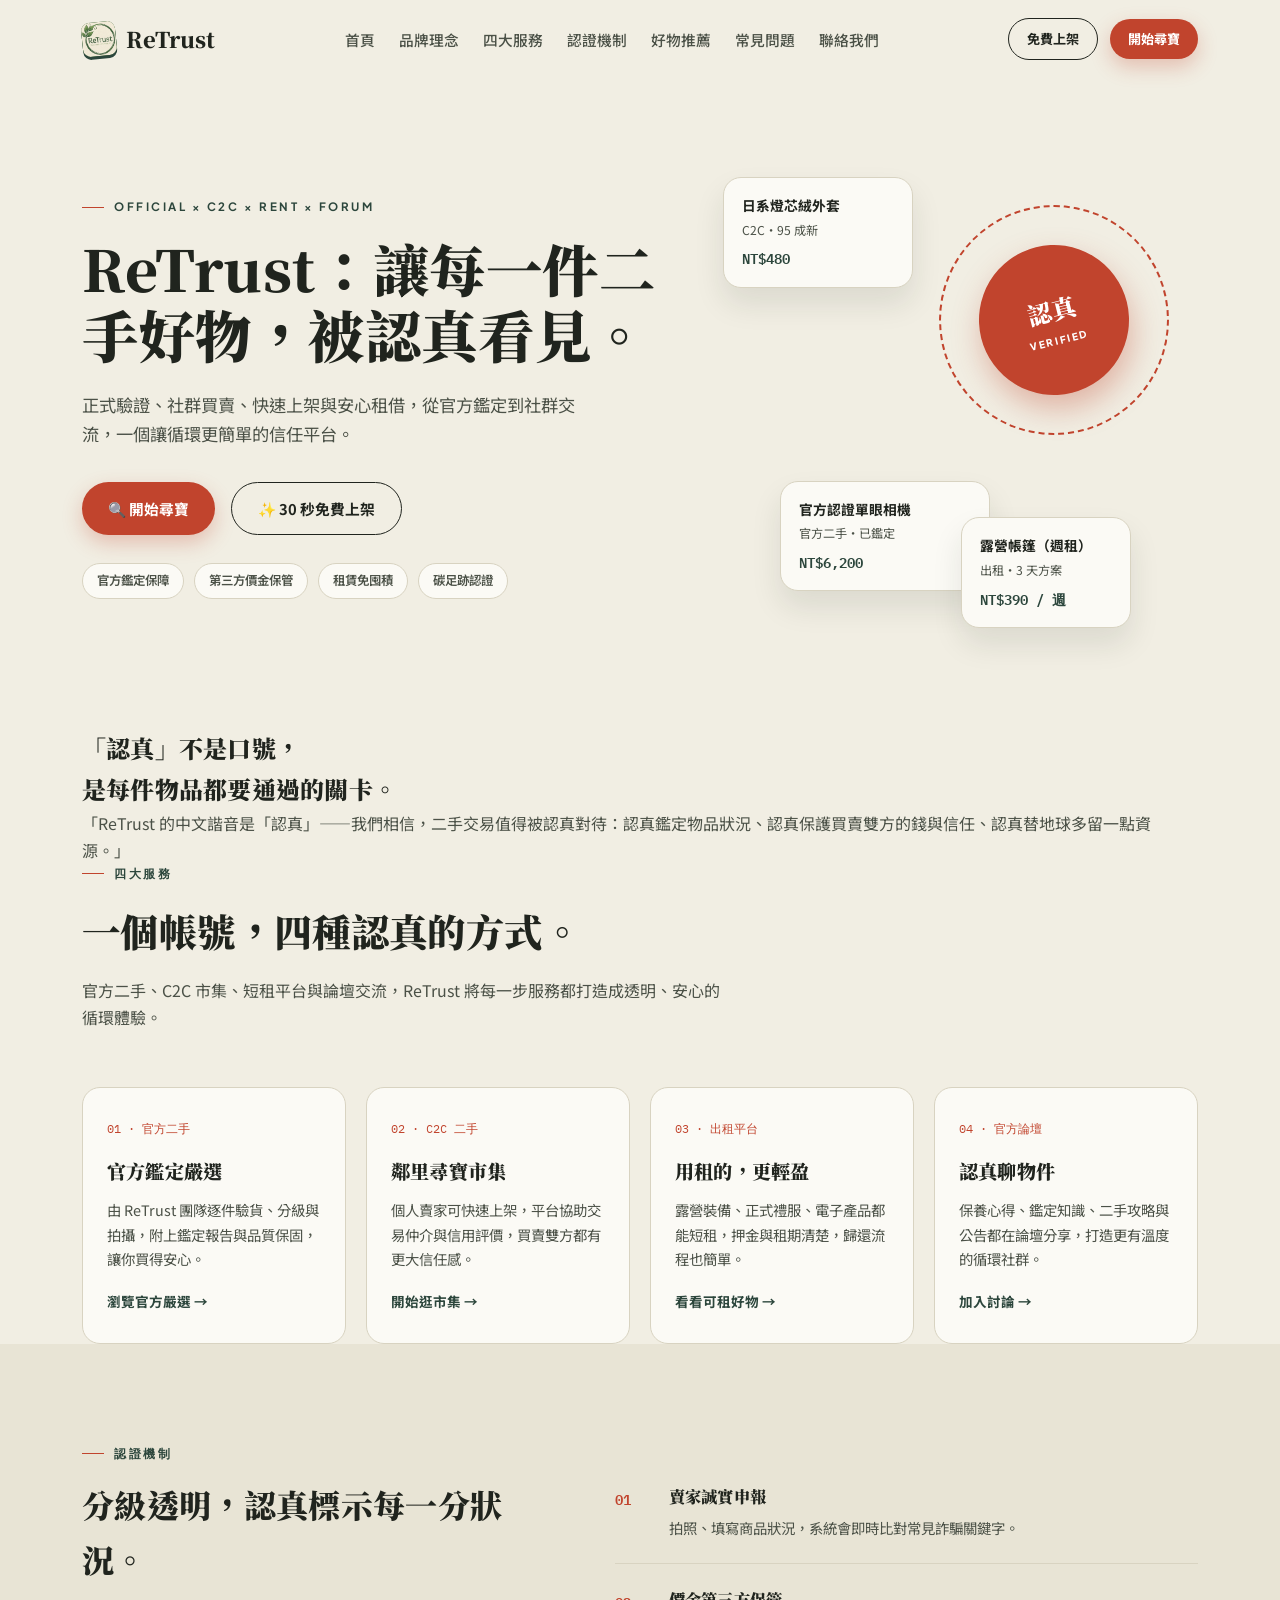
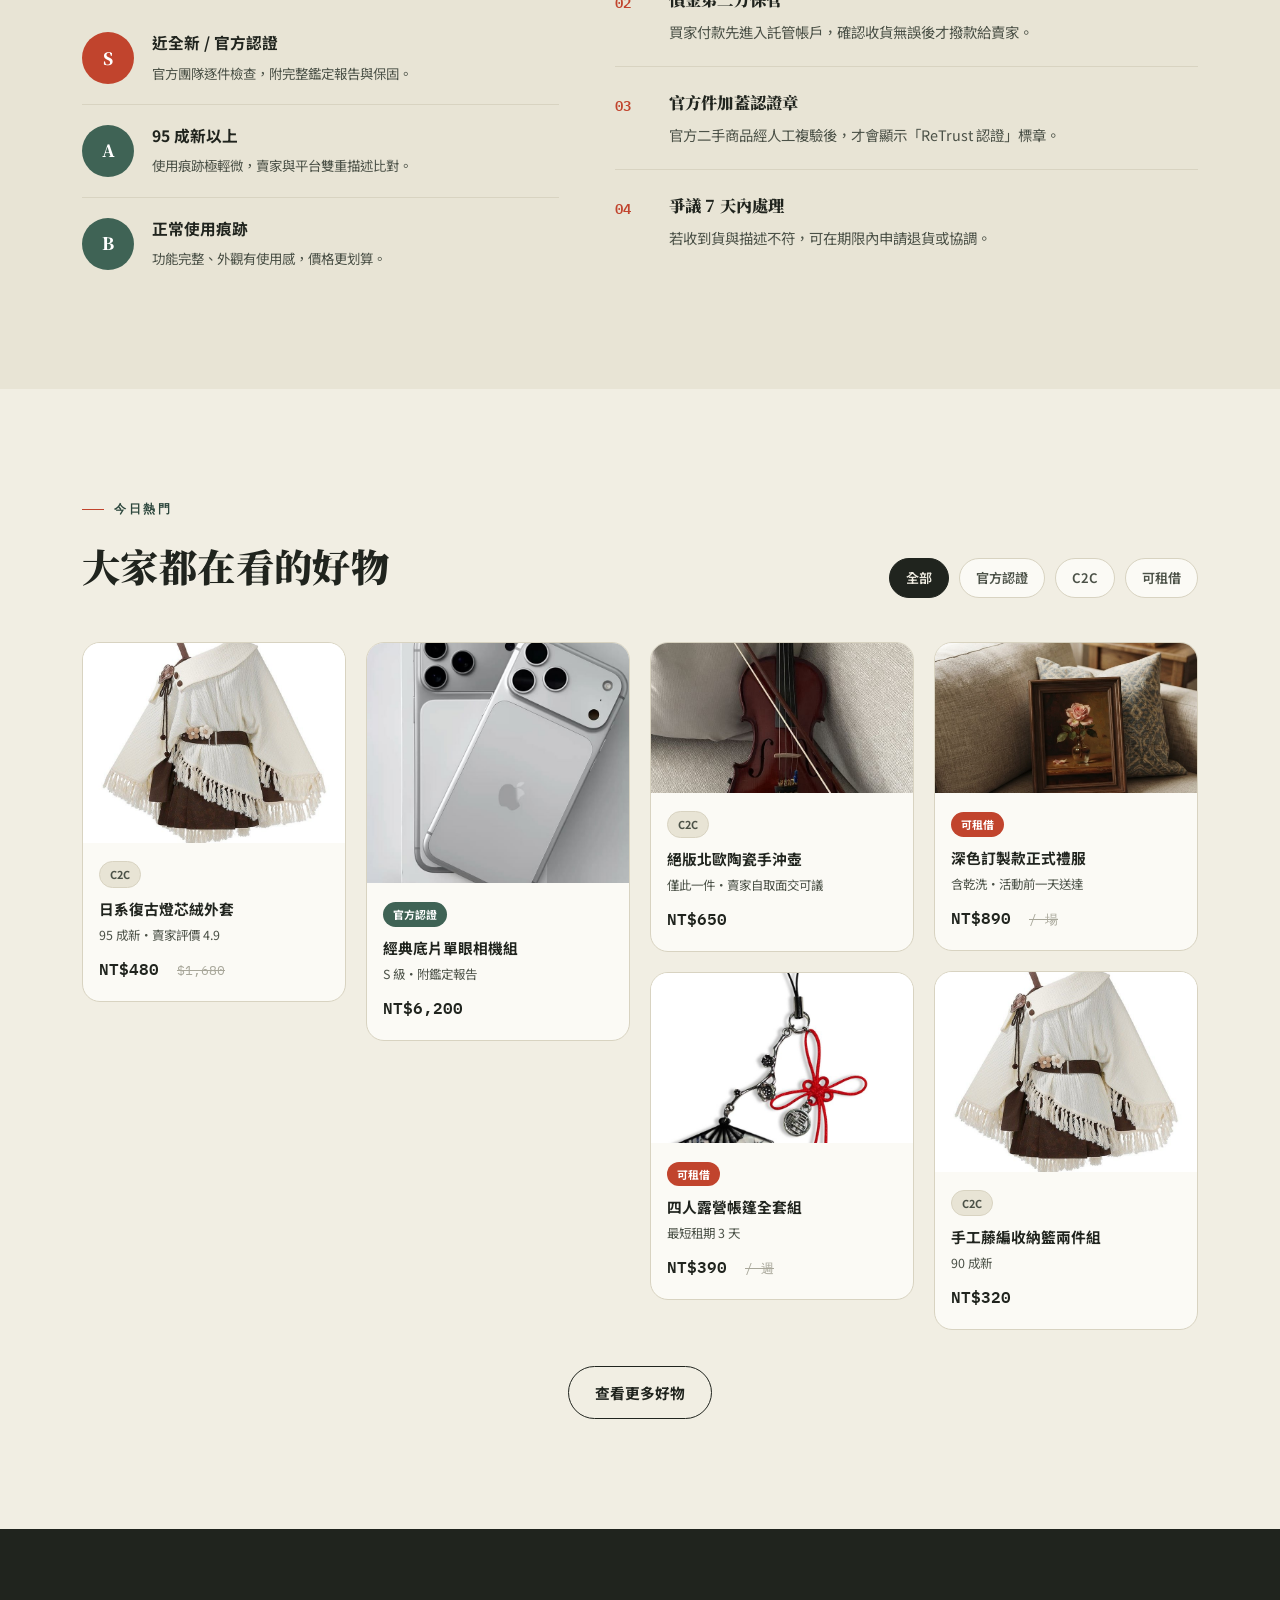
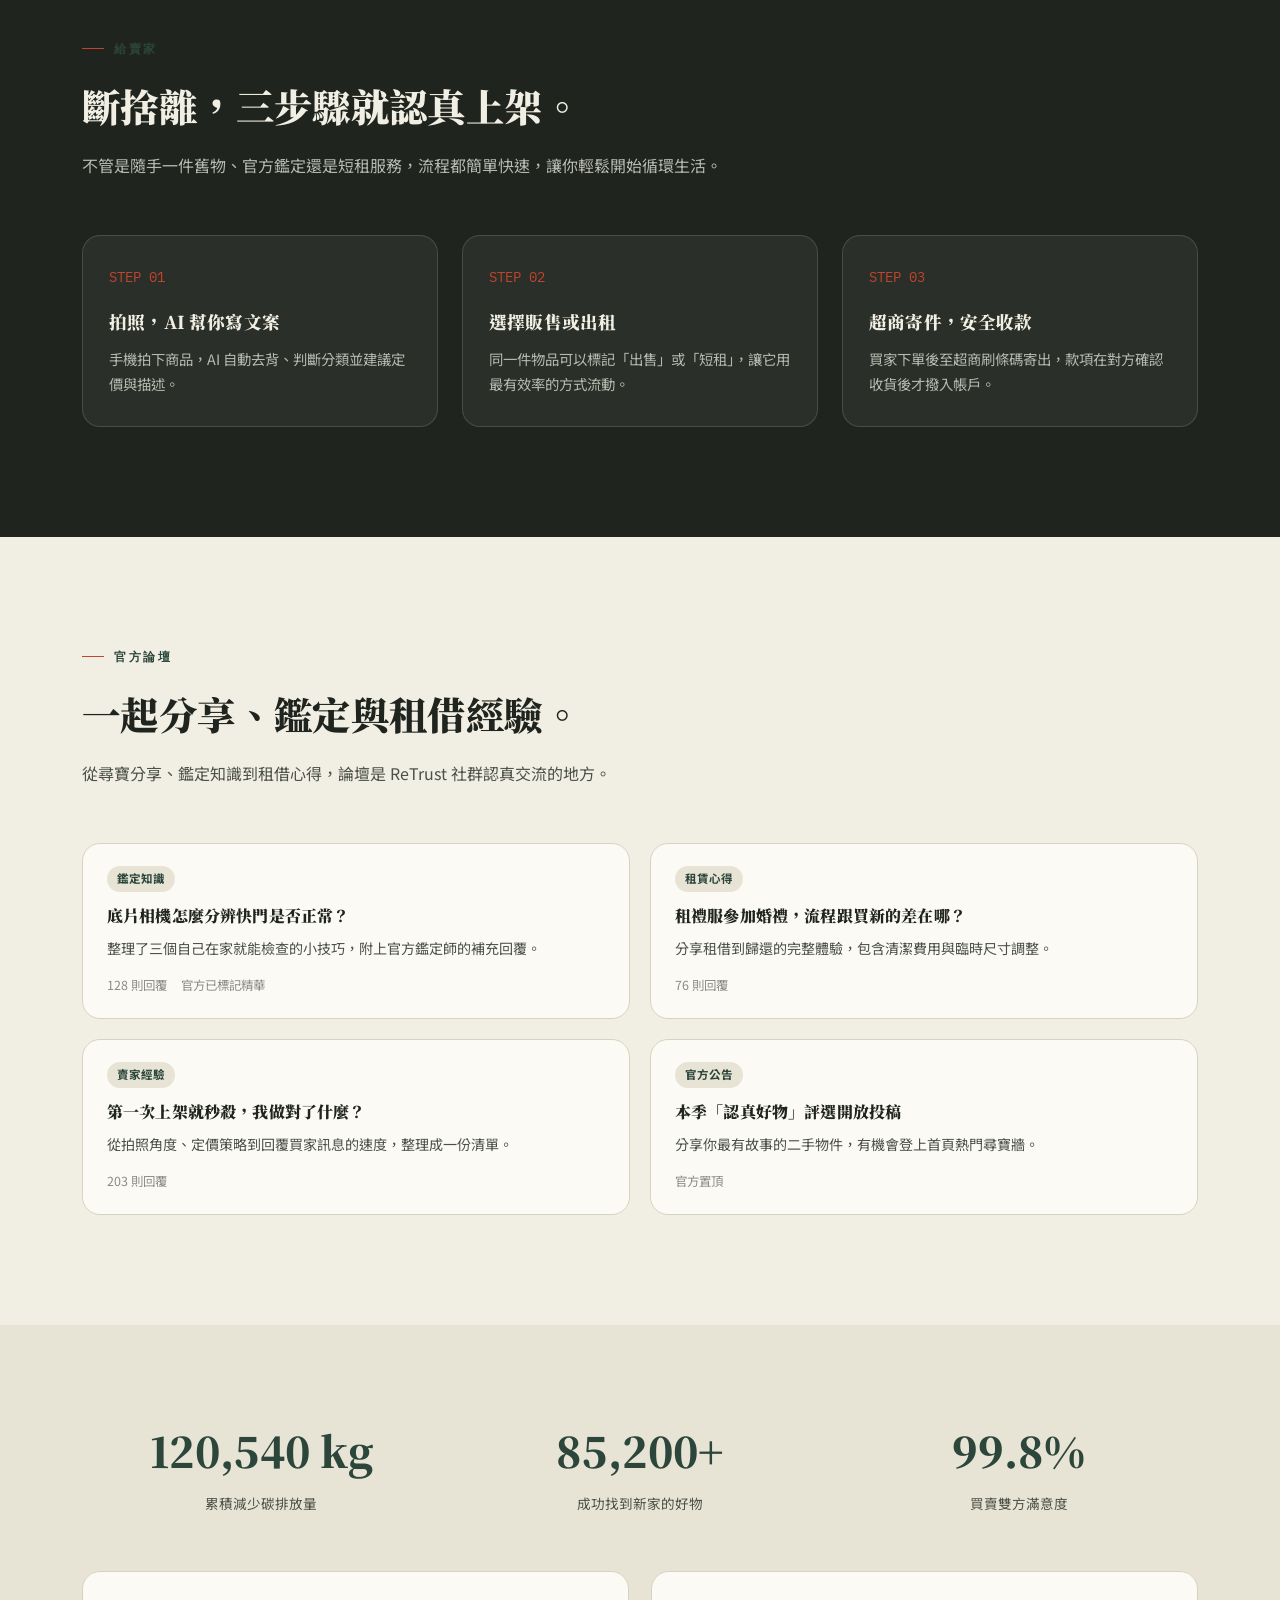
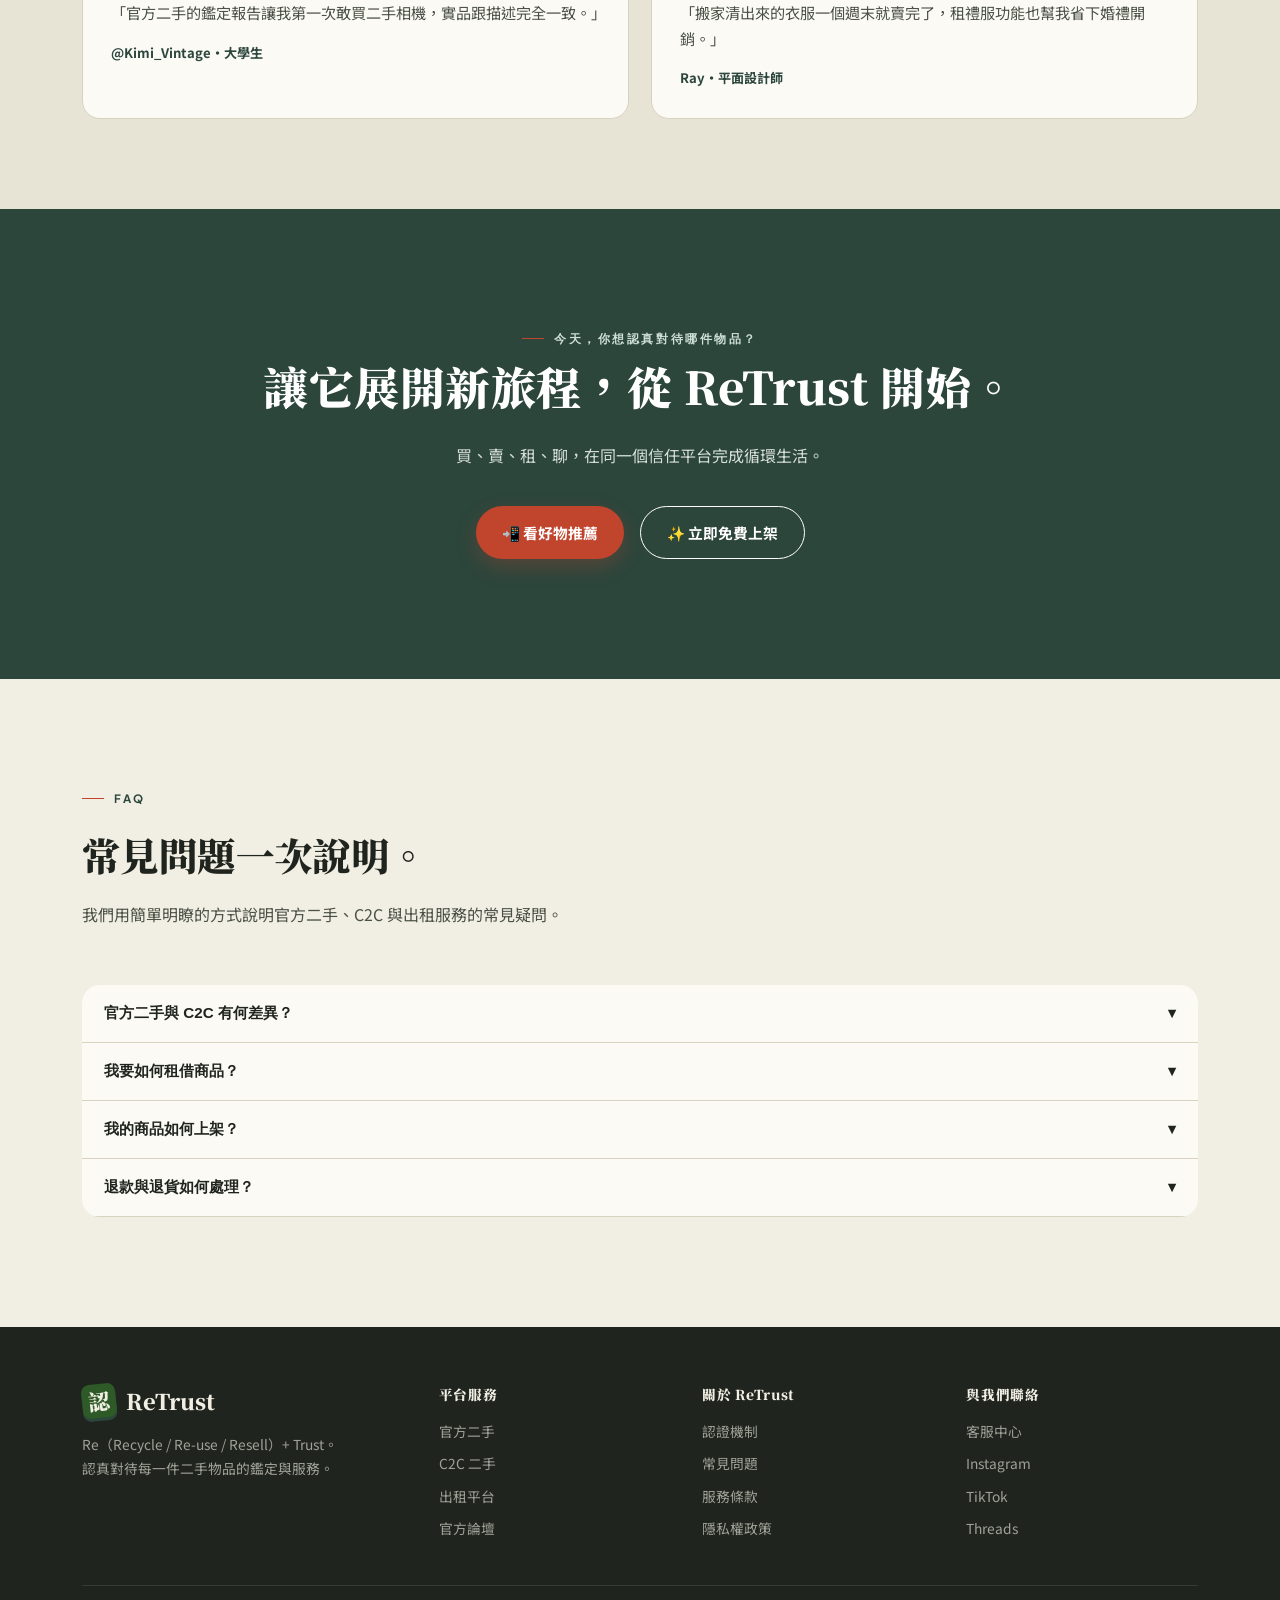
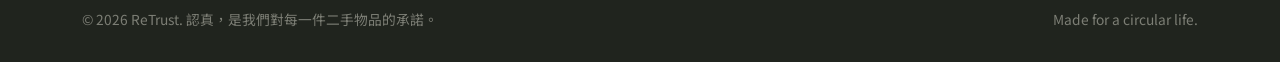
==== MargeIndex.html @ ebe5e53f "Auto commit and push" ====
<!DOCTYPE html>
<html lang="zh-Hant">
<head>
  <meta charset="UTF-8" />
  <meta name="viewport" content="width=device-width, initial-scale=1.0" />
  <title>ReTrust｜MargeIndex</title>
  <link rel="preconnect" href="https://fonts.googleapis.com">
  <link href="https://fonts.googleapis.com/css2?family=Noto+Serif+TC:wght@600;700;900&family=Noto+Sans+TC:wght@400;500;700&family=Plus+Jakarta+Sans:wght@500;600;700;800&family=IBM+Plex+Mono:wght@400;500;600&display=swap" rel="stylesheet">
  <style>
    :root {
      --paper: #F1EEE3;
      --paper-deep: #E8E4D5;
      --ink: #20241E;
      --ink-soft: #4B5147;
      --jade: #3F6355;
      --jade-deep: #2C463C;
      --stamp: #C1442D;
      --stamp-deep: #9C3623;
      --line: #D8D3C1;
      --card: #FBFAF5;
      --radius: 18px;
      --brand-green: #2d5a27;
      --brand-amber: #de6f43;
    }

    * { box-sizing: border-box; margin: 0; padding: 0; }
    html { scroll-behavior: smooth; }
    body {
      font-family: 'Noto Sans TC', 'Plus Jakarta Sans', sans-serif;
      background: var(--paper);
      color: var(--ink);
      line-height: 1.7;
      overflow-x: hidden;
    }
    h1, h2, h3, h4, h5 { font-family: 'Noto Serif TC', serif; font-weight: 900; color: var(--ink); letter-spacing: .01em; }
    p { color: var(--ink-soft); }
    a { color: inherit; text-decoration: none; }
    img { max-width: 100%; display: block; }
    .wrap { max-width: 1180px; margin: 0 auto; padding: 0 32px; }

    /* NAV */
    header {
      position: fixed; top: 0; left: 0; right: 0; z-index: 100;
      padding: 18px 0; background: rgba(241,238,227,0);
      transition: transform .35s ease, background .35s ease, box-shadow .35s ease;
    }
    header.scrolled {
      background: rgba(241,238,227,0.88);
      backdrop-filter: blur(14px) saturate(140%);
      box-shadow: 0 1px 0 var(--line);
    }
    .nav-inner { display: flex; align-items: center; justify-content: space-between; gap: 24px; }
    .logo { display: flex; align-items: center; gap: 10px; font-family: 'Noto Serif TC', serif; font-weight: 900; font-size: 1.35rem; }
    .logo .chop {
      width: 34px; height: 34px; border-radius: 8px; background: var(--brand-green); display: flex; align-items: center; justify-content: center; transform: rotate(-6deg);
      box-shadow: 0 3px 0 var(--jade-deep);
    }
    .logo .chop img {
      width: 100%; height: 100%; object-fit: contain;
      border-radius: 8px;
    }
    .nav-links { display: flex; gap: 24px; font-size: .92rem; font-weight: 500; color: var(--ink-soft); flex-wrap: wrap; }
    .nav-links a:hover { color: var(--jade-deep); }
    .nav-cta { display: flex; gap: 12px; align-items: center; }
    .btn { display: inline-flex; align-items: center; gap: 8px; padding: 13px 26px; border-radius: 999px; font-weight: 700; font-size: .92rem; cursor: pointer; border: none; transition: transform .18s cubic-bezier(.2,.9,.3,1), box-shadow .25s ease, background .2s ease; white-space: nowrap; }
    .btn:active { transform: scale(.96); }
    .btn-primary { background: var(--stamp); color: #fff; box-shadow: 0 8px 20px rgba(193,68,45,.28); }
    .btn-primary:hover { background: var(--stamp-deep); box-shadow: 0 10px 24px rgba(193,68,45,.36); }
    .btn-ghost { background: transparent; color: var(--ink); border: 1.5px solid var(--ink); }
    .btn-ghost:hover { background: var(--ink); color: var(--paper); }
    .btn-jade { background: var(--jade); color: #fff; box-shadow: 0 8px 20px rgba(63,99,85,.28); }
    .btn-jade:hover { background: var(--jade-deep); }
    .btn-sm { padding: 9px 18px; font-size: .82rem; }

    /* HERO */
    .hero { padding: 168px 0 100px; position: relative; }
    .hero-grid { display: grid; grid-template-columns: 1.1fr .9fr; gap: 60px; align-items: center; }
    @media(max-width: 960px) { .hero-grid { grid-template-columns: 1fr; } }
    .hero h1 { font-size: clamp(2.4rem, 4.4vw, 3.6rem); line-height: 1.18; margin: 18px 0 22px; }
    .hero p.lead { font-size: 1.08rem; color: var(--ink-soft); max-width: 520px; margin-bottom: 34px; }
    .hero-ctas { display: flex; gap: 16px; flex-wrap: wrap; margin-bottom: 28px; }
    .hero-tags { display: flex; gap: 10px; flex-wrap: wrap; }
    .tag { font-size: .78rem; font-weight: 600; padding: 6px 14px; border-radius: 999px; background: var(--card); border: 1px solid var(--line); color: var(--ink-soft); }

    .hero-visual { position: relative; height: 460px; }
    .stamp-orb { position: absolute; width: 230px; height: 230px; border-radius: 50%; border: 2.5px dashed var(--stamp); display: flex; align-items: center; justify-content: center; top: 8%; right: 6%; animation: spin 26s linear infinite; }
    .stamp-orb .core { width: 150px; height: 150px; border-radius: 50%; background: var(--stamp); color: #fff; display: flex; flex-direction: column; align-items: center; justify-content: center; font-family: 'Noto Serif TC', serif; font-weight: 900; transform: rotate(-14deg); box-shadow: 0 14px 30px rgba(193,68,45,.35); }
    .stamp-orb .core span { font-size: 1.5rem; letter-spacing: .05em; }
    .stamp-orb .core small { font-family: 'Plus Jakarta Sans', sans-serif; font-size: .62rem; letter-spacing: .18em; margin-top: 2px; }
    @keyframes spin { from { transform: rotate(0); } to { transform: rotate(360deg); } }
    .float-card { position: absolute; background: var(--card); border: 1px solid var(--line); border-radius: var(--radius); padding: 16px 18px; box-shadow: 0 16px 30px rgba(32,36,30,.10); animation: float 5.5s ease-in-out infinite; }
    .float-card.c1 { top: 2%; left: 0; width: 190px; }
    .float-card.c2 { bottom: 8%; left: 12%; width: 210px; animation-delay: 1.2s; }
    .float-card.c3 { bottom: 0%; right: 14%; width: 170px; animation-delay: 2.4s; }
    @keyframes float { 0%,100% { transform: translateY(0); } 50% { transform: translateY(-12px); } }
    .float-card .ft-title { font-weight: 700; font-size: .86rem; margin-bottom: 2px; }
    .float-card .ft-sub { font-size: .76rem; color: var(--ink-soft); }
    .float-card .ft-price { font-family: 'IBM Plex Mono', monospace; font-weight: 600; color: var(--jade-deep); margin-top: 6px; font-size: .9rem; }
    @media(max-width: 960px) { .hero-visual { height: 340px; margin-top: 20px; } .stamp-orb { width: 160px; height: 160px; } .stamp-orb .core { width: 104px; height: 104px; } .float-card { display: none; } }

    .eyebrow { font-family: 'Plus Jakarta Sans', sans-serif; font-weight: 700; font-size: .72rem; letter-spacing: .22em; text-transform: uppercase; color: var(--jade-deep); display: flex; align-items: center; gap: 10px; }
    .eyebrow::before { content: ""; width: 22px; height: 1px; background: var(--stamp); display: inline-block; }

    .section-head { max-width: 640px; margin-bottom: 56px; }
    .section-head h2 { font-size: clamp(1.8rem, 3vw, 2.4rem); margin-top: 14px; }
    .section-head p { color: var(--ink-soft); margin-top: 14px; }

    .pillar-grid { display: grid; grid-template-columns: repeat(4,1fr); gap: 20px; }
    @media(max-width: 960px) { .pillar-grid { grid-template-columns: 1fr 1fr; } }
    @media(max-width: 560px) { .pillar-grid { grid-template-columns: 1fr; } }
    .pillar-card { background: var(--card); border: 1px solid var(--line); border-radius: var(--radius); padding: 30px 24px; transition: transform .3s cubic-bezier(.2,.9,.3,1), box-shadow .3s ease, border-color .3s; display: flex; flex-direction: column; height: 100%; }
    .pillar-card:hover { transform: translateY(-6px); box-shadow: 0 20px 36px rgba(32,36,30,.10); border-color: var(--jade); }
    .pillar-num { font-family: 'IBM Plex Mono', monospace; font-size: .78rem; color: var(--stamp); margin-bottom: 16px; }
    .pillar-card h3 { font-size: 1.2rem; margin-bottom: 10px; }
    .pillar-card p { color: var(--ink-soft); font-size: .9rem; flex-grow: 1; }
    .pill-link { margin-top: 18px; font-weight: 700; font-size: .85rem; color: var(--jade-deep); display: flex; align-items: center; gap: 6px; }

    .trust { background: var(--paper-deep); padding: 100px 0; }
    .trust-grid { display: grid; grid-template-columns: .9fr 1.1fr; gap: 56px; align-items: center; }
    @media(max-width: 900px) { .trust-grid { grid-template-columns: 1fr; } }
    .grade-row { display: flex; align-items: center; gap: 18px; padding: 18px 0; border-bottom: 1px solid var(--line); }
    .grade-row:last-child { border-bottom: none; }
    .grade-badge { width: 52px; height: 52px; border-radius: 50%; background: var(--jade); color: #fff; display: flex; align-items: center; justify-content: center; font-family: 'Noto Serif TC', serif; font-weight: 900; font-size: 1.05rem; flex-shrink: 0; }
    .grade-row.s .grade-badge { background: var(--stamp); }
    .grade-text b { display: block; font-size: .98rem; margin-bottom: 2px; }
    .grade-text span { font-size: .84rem; color: var(--ink-soft); }

    .steps-list { counter-reset: step; }
    .step-item { display: flex; gap: 20px; padding: 22px 0; border-top: 1px solid var(--line); }
    .step-item:first-child { border-top: none; }
    .step-mark { font-family: 'IBM Plex Mono', monospace; font-weight: 600; color: var(--stamp); font-size: .85rem; padding-top: 4px; width: 34px; flex-shrink: 0; }
    .step-item h4 { font-size: 1.02rem; margin-bottom: 6px; }
    .step-item p { color: var(--ink-soft); font-size: .9rem; }

    .feed { padding: 110px 0; }
    .feed-head { display: flex; justify-content: space-between; align-items: flex-end; margin-bottom: 44px; flex-wrap: wrap; gap: 20px; }
    .filter-row { display: flex; gap: 10px; flex-wrap: wrap; margin-bottom: 36px; }
    .filter-chip { font-size: .82rem; font-weight: 600; padding: 8px 16px; border-radius: 999px; border: 1px solid var(--line); background: var(--card); color: var(--ink-soft); cursor: default; }
    .filter-chip.active { background: var(--ink); color: var(--paper); border-color: var(--ink); }

    .item-grid { columns: 4 220px; column-gap: 20px; }
    @media(max-width: 960px) { .item-grid { columns: 2 180px; } }
    @media(max-width: 560px) { .item-grid { columns: 1; } }
    .item-card { break-inside: avoid; margin-bottom: 20px; background: var(--card); border: 1px solid var(--line); border-radius: var(--radius); overflow: hidden; transition: transform .3s cubic-bezier(.2,.9,.3,1), box-shadow .3s ease; }
    .item-card:hover { transform: translateY(-5px) scale(1.015); box-shadow: 0 18px 32px rgba(32,36,30,.12); }
    .item-thumb { width: 100%; display: flex; align-items: center; justify-content: center; font-family: 'Noto Serif TC', serif; color: var(--jade-deep); font-size: .85rem; letter-spacing: .05em; background: linear-gradient(135deg,#E4E0D0,#D6D2BE); overflow: hidden; }
    .item-thumb img { width: 100%; height: 100%; object-fit: cover; }
    .item-thumb.h1 { height: 200px; } .item-thumb.h2 { height: 150px; } .item-thumb.h3 { height: 240px; } .item-thumb.h4 { height: 170px; }
    .item-body { padding: 16px 16px 18px; }
    .item-badge { display: inline-block; font-size: .68rem; font-weight: 700; padding: 3px 10px; border-radius: 999px; margin-bottom: 8px; }
    .badge-official { background: var(--jade); color: #fff; }
    .badge-c2c { background: var(--paper-deep); color: var(--ink-soft); border: 1px solid var(--line); }
    .badge-rent { background: var(--stamp); color: #fff; }
    .item-title { font-weight: 700; font-size: .92rem; margin-bottom: 4px; }
    .item-sub { font-size: .78rem; color: var(--ink-soft); margin-bottom: 10px; }
    .item-price { font-family: 'IBM Plex Mono', monospace; font-weight: 600; font-size: .98rem; }
    .item-price .old { color: #A8A79A; text-decoration: line-through; font-weight: 400; margin-left: 8px; font-size: .82rem; }

    .how { background: var(--ink); color: var(--paper); padding: 110px 0; }
    .how .section-head h2, .how .section-head p { color: var(--paper); }
    .how .section-head p { color: #B7BAB0; }
    .how-grid { display: grid; grid-template-columns: repeat(3,1fr); gap: 24px; }
    @media(max-width: 860px) { .how-grid { grid-template-columns: 1fr; } }
    .how-card { background: rgba(251,250,245,.05); border: 1px solid rgba(251,250,245,.14); border-radius: var(--radius); padding: 30px 26px; }
    .how-card .hnum { font-family: 'IBM Plex Mono', monospace; color: var(--stamp); font-size: .85rem; margin-bottom: 18px; }
    .how-card h3 { color: var(--paper); font-size: 1.1rem; margin-bottom: 10px; }
    .how-card p { color: #B7BAB0; font-size: .9rem; }

    .forum { padding: 110px 0; }
    .forum-grid { display: grid; grid-template-columns: 1fr 1fr; gap: 20px; }
    @media(max-width: 860px) { .forum-grid { grid-template-columns: 1fr; } }
    .thread-card { background: var(--card); border: 1px solid var(--line); border-radius: var(--radius); padding: 22px 24px; }
    .thread-top { display: flex; justify-content: space-between; align-items: center; margin-bottom: 10px; }
    .thread-tag { font-size: .72rem; font-weight: 700; color: var(--jade-deep); background: var(--paper-deep); padding: 3px 10px; border-radius: 999px; }
    .thread-card h4 { font-size: 1rem; margin-bottom: 8px; }
    .thread-card p { font-size: .88rem; color: var(--ink-soft); }
    .thread-meta { display: flex; gap: 14px; font-size: .78rem; color: #8B8C82; margin-top: 14px; }

    .proof { background: var(--paper-deep); padding: 90px 0; }
    .counter-grid { display: grid; grid-template-columns: repeat(3,1fr); gap: 20px; margin-bottom: 56px; }
    @media(max-width: 760px) { .counter-grid { grid-template-columns: 1fr; } }
    .counter { text-align: center; }
    .counter .num { font-family: 'Noto Serif TC', serif; font-weight: 900; font-size: 2.6rem; color: var(--jade-deep); }
    .counter .lbl { font-size: .85rem; color: var(--ink-soft); margin-top: 6px; }
    .testi-grid { display: grid; grid-template-columns: 1fr 1fr; gap: 22px; }
    @media(max-width: 760px) { .testi-grid { grid-template-columns: 1fr; } }
    .testi { background: var(--card); border: 1px solid var(--line); border-radius: var(--radius); padding: 28px; }
    .testi p { font-size: .95rem; margin-bottom: 16px; }
    .testi .who { font-size: .82rem; font-weight: 700; color: var(--jade-deep); }

    .final { background: var(--jade-deep); color: #fff; padding: 120px 0; text-align: center; position: relative; overflow: hidden; }
    .final h2 { color: #fff; font-size: clamp(2rem, 4vw, 2.8rem); margin-bottom: 18px; }
    .final p { color: #D7E0DA; max-width: 520px; margin: 0 auto 36px; }
    .final .ctas { display: flex; gap: 16px; justify-content: center; flex-wrap: wrap; }
    .final .btn-ghost { border-color: #fff; color: #fff; }
    .final .btn-ghost:hover { background: #fff; color: var(--jade-deep); }

    footer { background: var(--ink); color: #B7BAB0; padding: 56px 0 30px; font-size: .86rem; }
    .foot-grid { display: grid; grid-template-columns: 1.4fr 1fr 1fr 1fr; gap: 32px; margin-bottom: 36px; }
    @media(max-width: 760px) { .foot-grid { grid-template-columns: 1fr 1fr; } }
    footer h5 { color: var(--paper); font-size: .85rem; margin-bottom: 14px; letter-spacing: .05em; }
    footer a { display: block; margin-bottom: 9px; color: #9FA298; }
    footer a:hover { color: var(--paper); }
    .foot-bottom { border-top: 1px solid rgba(255,255,255,.1); padding-top: 22px; display: flex; justify-content: space-between; flex-wrap: wrap; gap: 10px; color: #7C7E75; }

    .back-top {
      position: fixed; bottom: 26px; right: 26px; width: 46px; height: 46px; border-radius: 50%; background: var(--ink); color: var(--paper);
      display: flex; align-items: center; justify-content: center; font-size: 1.1rem; opacity: 0; pointer-events: none; transition: opacity .3s, transform .2s; z-index: 90; cursor: pointer;
    }
    .back-top.show { opacity: 1; pointer-events: auto; }
    .back-top:hover { transform: translateY(-3px); }

    .reveal { opacity: 0; transform: translateY(24px); transition: opacity .7s ease, transform .7s cubic-bezier(.2,.8,.3,1); }
    .reveal.in { opacity: 1; transform: translateY(0); }

    .accordion { border-radius: var(--radius); overflow: hidden; }
    .accordion-item { border-bottom: 1px solid var(--line); }
    .accordion-button { width: 100%; background: var(--card); color: var(--ink); border: none; padding: 18px 22px; text-align: left; font-weight: 700; cursor: pointer; display: flex; justify-content: space-between; align-items: center; font-size: .95rem; }
    .accordion-button:hover { background: #f6f2e7; }
    .accordion-button::after { content: '\25be'; transition: transform .25s ease; }
    .accordion-button.active::after { transform: rotate(180deg); }
    .accordion-panel { max-height: 0; overflow: hidden; transition: max-height .35s ease, padding .35s ease; background: #fff; padding: 0 22px; }
    .accordion-panel.open { max-height: 240px; padding: 18px 22px; }
    .accordion-panel p { margin: 0; color: var(--ink-soft); }
  </style>
</head>
<body>

<header id="header">
  <div class="wrap nav-inner">
    <div class="logo"><span class="chop"><img src="/plans/logoRetrust.png" alt="ReTrust logo"></span>ReTrust</div>
    <nav class="nav-links">
      <a href="#home">首頁</a>
      <a href="#manifesto">品牌理念</a>
      <a href="#pillars">四大服務</a>
      <a href="#trust">認證機制</a>
      <a href="#feed">好物推薦</a>
      <a href="#faq">常見問題</a>
      <a href="#contact">聯絡我們</a>
    </nav>
    <div class="nav-cta">
      <a href="#how" class="btn btn-ghost btn-sm">免費上架</a>
      <a href="#feed" class="btn btn-primary btn-sm">開始尋寶</a>
    </div>
  </div>
</header>

<section class="hero" id="home">
  <div class="wrap hero-grid">
    <div>
      <div class="eyebrow">OFFICIAL × C2C × RENT × FORUM</div>
      <h1>ReTrust：讓每一件二手好物，被認真看見。</h1>
      <p class="lead">正式驗證、社群買賣、快速上架與安心租借，從官方鑑定到社群交流，一個讓循環更簡單的信任平台。</p>
      <div class="hero-ctas">
        <a href="#feed" class="btn btn-primary">🔍 開始尋寶</a>
        <a href="#how" class="btn btn-ghost">✨ 30 秒免費上架</a>
      </div>
      <div class="hero-tags">
        <span class="tag">官方鑑定保障</span>
        <span class="tag">第三方價金保管</span>
        <span class="tag">租賃免囤積</span>
        <span class="tag">碳足跡認證</span>
      </div>
    </div>
    <div class="hero-visual">
      <div class="stamp-orb">
        <div class="core"><span>認真</span><small>VERIFIED</small></div>
      </div>
      <div class="float-card c1">
        <div class="ft-title">日系燈芯絨外套</div>
        <div class="ft-sub">C2C・95 成新</div>
        <div class="ft-price">NT$480</div>
      </div>
      <div class="float-card c2">
        <div class="ft-title">官方認證單眼相機</div>
        <div class="ft-sub">官方二手・已鑑定</div>
        <div class="ft-price">NT$6,200</div>
      </div>
      <div class="float-card c3">
        <div class="ft-title">露營帳篷（週租）</div>
        <div class="ft-sub">出租・3 天方案</div>
        <div class="ft-price">NT$390 / 週</div>
      </div>
    </div>
  </div>
</section>

<section class="manifesto" id="manifesto">
  <div class="wrap">
    <h2>「認真」不是口號，<br>是每件物品都要通過的關卡。</h2>
    <p><span class="glyph">「</span>ReTrust 的中文諧音是「認真」——我們相信，二手交易值得被認真對待：認真鑑定物品狀況、認真保護買賣雙方的錢與信任、認真替地球多留一點資源。<span class="glyph">」</span></p>
  </div>
</section>

<section class="pillars" id="pillars">
  <div class="wrap">
    <div class="section-head">
      <div class="eyebrow">四大服務</div>
      <h2>一個帳號，四種認真的方式。</h2>
      <p>官方二手、C2C 市集、短租平台與論壇交流，ReTrust 將每一步服務都打造成透明、安心的循環體驗。</p>
    </div>
    <div class="pillar-grid">
      <div class="pillar-card reveal">
        <div class="pillar-num">01 · 官方二手</div>
        <h3>官方鑑定嚴選</h3>
        <p>由 ReTrust 團隊逐件驗貨、分級與拍攝，附上鑑定報告與品質保固，讓你買得安心。</p>
        <div class="pill-link">瀏覽官方嚴選 →</div>
      </div>
      <div class="pillar-card reveal">
        <div class="pillar-num">02 · C2C 二手</div>
        <h3>鄰里尋寶市集</h3>
        <p>個人賣家可快速上架，平台協助交易仲介與信用評價，買賣雙方都有更大信任感。</p>
        <div class="pill-link">開始逛市集 →</div>
      </div>
      <div class="pillar-card reveal">
        <div class="pillar-num">03 · 出租平台</div>
        <h3>用租的，更輕盈</h3>
        <p>露營裝備、正式禮服、電子產品都能短租，押金與租期清楚，歸還流程也簡單。</p>
        <div class="pill-link">看看可租好物 →</div>
      </div>
      <div class="pillar-card reveal">
        <div class="pillar-num">04 · 官方論壇</div>
        <h3>認真聊物件</h3>
        <p>保養心得、鑑定知識、二手攻略與公告都在論壇分享，打造更有溫度的循環社群。</p>
        <div class="pill-link">加入討論 →</div>
      </div>
    </div>
  </div>
</section>

<section class="trust" id="trust">
  <div class="wrap trust-grid">
    <div>
      <div class="eyebrow">認證機制</div>
      <h2 style="font-size:2rem; margin:14px 0 26px;">分級透明，認真標示每一分狀況。</h2>
      <div class="grade-row s">
        <div class="grade-badge">S</div>
        <div class="grade-text"><b>近全新 / 官方認證</b><span>官方團隊逐件檢查，附完整鑑定報告與保固。</span></div>
      </div>
      <div class="grade-row">
        <div class="grade-badge">A</div>
        <div class="grade-text"><b>95 成新以上</b><span>使用痕跡極輕微，賣家與平台雙重描述比對。</span></div>
      </div>
      <div class="grade-row">
        <div class="grade-badge">B</div>
        <div class="grade-text"><b>正常使用痕跡</b><span>功能完整、外觀有使用感，價格更划算。</span></div>
      </div>
    </div>
    <div>
      <div class="steps-list">
        <div class="step-item reveal">
          <div class="step-mark">01</div>
          <div><h4>賣家誠實申報</h4><p>拍照、填寫商品狀況，系統會即時比對常見詐騙關鍵字。</p></div>
        </div>
        <div class="step-item reveal">
          <div class="step-mark">02</div>
          <div><h4>價金第三方保管</h4><p>買家付款先進入託管帳戶，確認收貨無誤後才撥款給賣家。</p></div>
        </div>
        <div class="step-item reveal">
          <div class="step-mark">03</div>
          <div><h4>官方件加蓋認證章</h4><p>官方二手商品經人工複驗後，才會顯示「ReTrust 認證」標章。</p></div>
        </div>
        <div class="step-item reveal">
          <div class="step-mark">04</div>
          <div><h4>爭議 7 天內處理</h4><p>若收到貨與描述不符，可在期限內申請退貨或協調。</p></div>
        </div>
      </div>
    </div>
  </div>
</section>

<section class="feed" id="feed">
  <div class="wrap">
    <div class="feed-head">
      <div class="section-head" style="margin-bottom:0;">
        <div class="eyebrow">今日熱門</div>
        <h2>大家都在看的好物</h2>
      </div>
      <div class="filter-row" style="margin-bottom:0;">
        <span class="filter-chip active">全部</span>
        <span class="filter-chip">官方認證</span>
        <span class="filter-chip">C2C</span>
        <span class="filter-chip">可租借</span>
      </div>
    </div>

    <div class="item-grid">
      <div class="item-card reveal">
        <div class="item-thumb h1"><img src="/plans/images/product1.jpg" alt="燈芯絨外套"></div>
        <div class="item-body">
          <span class="item-badge badge-c2c">C2C</span>
          <div class="item-title">日系復古燈芯絨外套</div>
          <div class="item-sub">95 成新・賣家評價 4.9</div>
          <div class="item-price">NT$480 <span class="old">$1,680</span></div>
        </div>
      </div>
      <div class="item-card reveal">
        <div class="item-thumb h3"><img src="/plans/images/product2.jpg" alt="單眼相機"></div>
        <div class="item-body">
          <span class="item-badge badge-official">官方認證</span>
          <div class="item-title">經典底片單眼相機組</div>
          <div class="item-sub">S 級・附鑑定報告</div>
          <div class="item-price">NT$6,200</div>
        </div>
      </div>
      <div class="item-card reveal">
        <div class="item-thumb h2"><img src="/plans/images/product3.jpg" alt="陶瓷手沖壺"></div>
        <div class="item-body">
          <span class="item-badge badge-c2c">C2C</span>
          <div class="item-title">絕版北歐陶瓷手沖壺</div>
          <div class="item-sub">僅此一件・賣家自取面交可議</div>
          <div class="item-price">NT$650</div>
        </div>
      </div>
      <div class="item-card reveal">
        <div class="item-thumb h4"><img src="/plans/images/product4.jpg" alt="露營帳篷"></div>
        <div class="item-body">
          <span class="item-badge badge-rent">可租借</span>
          <div class="item-title">四人露營帳篷全套組</div>
          <div class="item-sub">最短租期 3 天</div>
          <div class="item-price">NT$390 <span class="old">/ 週</span></div>
        </div>
      </div>
      <div class="item-card reveal">
        <div class="item-thumb h2"><img src="/plans/images/product5.jpg" alt="禮服租借"></div>
        <div class="item-body">
          <span class="item-badge badge-rent">可租借</span>
          <div class="item-title">深色訂製款正式禮服</div>
          <div class="item-sub">含乾洗・活動前一天送達</div>
          <div class="item-price">NT$890 <span class="old">/ 場</span></div>
        </div>
      </div>
      <div class="item-card reveal">
        <div class="item-thumb h1"><img src="/plans/images/product1.jpg" alt="收納籃"></div>
        <div class="item-body">
          <span class="item-badge badge-c2c">C2C</span>
          <div class="item-title">手工藤編收納籃兩件組</div>
          <div class="item-sub">90 成新</div>
          <div class="item-price">NT$320</div>
        </div>
      </div>
    </div>
    <div style="text-align:center; margin-top:36px;">
      <a href="#contact" class="btn btn-ghost">查看更多好物</a>
    </div>
  </div>
</section>

<section class="how" id="how">
  <div class="wrap">
    <div class="section-head">
      <div class="eyebrow">給賣家</div>
      <h2>斷捨離，三步驟就認真上架。</h2>
      <p>不管是隨手一件舊物、官方鑑定還是短租服務，流程都簡單快速，讓你輕鬆開始循環生活。</p>
    </div>
    <div class="how-grid">
      <div class="how-card reveal">
        <div class="hnum">STEP 01</div>
        <h3>拍照，AI 幫你寫文案</h3>
        <p>手機拍下商品，AI 自動去背、判斷分類並建議定價與描述。</p>
      </div>
      <div class="how-card reveal">
        <div class="hnum">STEP 02</div>
        <h3>選擇販售或出租</h3>
        <p>同一件物品可以標記「出售」或「短租」，讓它用最有效率的方式流動。</p>
      </div>
      <div class="how-card reveal">
        <div class="hnum">STEP 03</div>
        <h3>超商寄件，安全收款</h3>
        <p>買家下單後至超商刷條碼寄出，款項在對方確認收貨後才撥入帳戶。</p>
      </div>
    </div>
  </div>
</section>

<section class="forum" id="forum">
  <div class="wrap">
    <div class="section-head">
      <div class="eyebrow">官方論壇</div>
      <h2>一起分享、鑑定與租借經驗。</h2>
      <p>從尋寶分享、鑑定知識到租借心得，論壇是 ReTrust 社群認真交流的地方。</p>
    </div>
    <div class="forum-grid">
      <div class="thread-card reveal">
        <div class="thread-top"><span class="thread-tag">鑑定知識</span></div>
        <h4>底片相機怎麼分辨快門是否正常？</h4>
        <p>整理了三個自己在家就能檢查的小技巧，附上官方鑑定師的補充回覆。</p>
        <div class="thread-meta"><span>128 則回覆</span><span>官方已標記精華</span></div>
      </div>
      <div class="thread-card reveal">
        <div class="thread-top"><span class="thread-tag">租賃心得</span></div>
        <h4>租禮服參加婚禮，流程跟買新的差在哪？</h4>
        <p>分享租借到歸還的完整體驗，包含清潔費用與臨時尺寸調整。</p>
        <div class="thread-meta"><span>76 則回覆</span></div>
      </div>
      <div class="thread-card reveal">
        <div class="thread-top"><span class="thread-tag">賣家經驗</span></div>
        <h4>第一次上架就秒殺，我做對了什麼？</h4>
        <p>從拍照角度、定價策略到回覆買家訊息的速度，整理成一份清單。</p>
        <div class="thread-meta"><span>203 則回覆</span></div>
      </div>
      <div class="thread-card reveal">
        <div class="thread-top"><span class="thread-tag">官方公告</span></div>
        <h4>本季「認真好物」評選開放投稿</h4>
        <p>分享你最有故事的二手物件，有機會登上首頁熱門尋寶牆。</p>
        <div class="thread-meta"><span>官方置頂</span></div>
      </div>
    </div>
  </div>
</section>

<section class="proof" id="proof">
  <div class="wrap">
    <div class="counter-grid">
      <div class="counter reveal"><div class="num mono">120,540 kg</div><div class="lbl">累積減少碳排放量</div></div>
      <div class="counter reveal"><div class="num mono">85,200+</div><div class="lbl">成功找到新家的好物</div></div>
      <div class="counter reveal"><div class="num mono">99.8%</div><div class="lbl">買賣雙方滿意度</div></div>
    </div>
    <div class="testi-grid">
      <div class="testi reveal">
        <p>「官方二手的鑑定報告讓我第一次敢買二手相機，實品跟描述完全一致。」</p>
        <div class="who">@Kimi_Vintage・大學生</div>
      </div>
      <div class="testi reveal">
        <p>「搬家清出來的衣服一個週末就賣完了，租禮服功能也幫我省下婚禮開銷。」</p>
        <div class="who">Ray・平面設計師</div>
      </div>
    </div>
  </div>
</section>

<section class="final">
  <div class="wrap">
    <div class="eyebrow" style="justify-content:center; color:#CFE0D6;">今天，你想認真對待哪件物品？</div>
    <h2>讓它展開新旅程，從 ReTrust 開始。</h2>
    <p>買、賣、租、聊，在同一個信任平台完成循環生活。</p>
    <div class="ctas">
      <a href="#feed" class="btn btn-primary">📲 看好物推薦</a>
      <a href="#how" class="btn btn-ghost">✨ 立即免費上架</a>
    </div>
  </div>
</section>

<section class="forum" id="faq">
  <div class="wrap">
    <div class="section-head">
      <div class="eyebrow">FAQ</div>
      <h2>常見問題一次說明。</h2>
      <p>我們用簡單明瞭的方式說明官方二手、C2C 與出租服務的常見疑問。</p>
    </div>
    <div class="accordion">
      <div class="accordion-item">
        <button class="accordion-button" type="button">官方二手與 C2C 有何差異？</button>
        <div class="accordion-panel"><p>官方二手由平台鑑定與出品，品質更可預測；C2C 則是個人賣家上架，平台提供交易擔保與仲介服務。</p></div>
      </div>
      <div class="accordion-item">
        <button class="accordion-button" type="button">我要如何租借商品？</button>
        <div class="accordion-panel"><p>在出租平台區選擇商品、確認租期與押金後，完成付款即可領取，使用後依規定歸還即可。</p></div>
      </div>
      <div class="accordion-item">
        <button class="accordion-button" type="button">我的商品如何上架？</button>
        <div class="accordion-panel"><p>拍照上傳、填寫描述與價格，平台將協助你快速上架並通知買家或租客。</p></div>
      </div>
      <div class="accordion-item">
        <button class="accordion-button" type="button">退款與退貨如何處理？</button>
        <div class="accordion-panel"><p>退款與退貨依據平台規範處理，若符合退貨條件，平台將先行保留款項並協助雙方完成後續流程。</p></div>
      </div>
    </div>
  </div>
</section>

<footer id="contact">
  <div class="wrap">
    <div class="foot-grid">
      <div>
        <div class="logo" style="color: var(--paper); margin-bottom: 14px;"><span class="chop">認</span>ReTrust</div>
        <p style="color:#9FA298; font-size:.86rem; max-width:260px;">Re（Recycle / Re-use / Resell）+ Trust。認真對待每一件二手物品的鑑定與服務。</p>
      </div>
      <div>
        <h5>平台服務</h5>
        <a href="#pillars">官方二手</a>
        <a href="#pillars">C2C 二手</a>
        <a href="#pillars">出租平台</a>
        <a href="#forum">官方論壇</a>
      </div>
      <div>
        <h5>關於 ReTrust</h5>
        <a href="#trust">認證機制</a>
        <a href="#faq">常見問題</a>
        <a href="#contact">服務條款</a>
        <a href="#contact">隱私權政策</a>
      </div>
      <div>
        <h5>與我們聯絡</h5>
        <a href="mailto:hello@retrust.example">客服中心</a>
        <a href="#">Instagram</a>
        <a href="#">TikTok</a>
        <a href="#">Threads</a>
      </div>
    </div>
    <div class="foot-bottom">
      <span>© 2026 ReTrust. 認真，是我們對每一件二手物品的承諾。</span>
      <span>Made for a circular life.</span>
    </div>
  </div>
</footer>

<div class="back-top" id="backTop">↑</div>

<script>
  const header = document.getElementById('header');
  let lastY = window.scrollY;
  window.addEventListener('scroll', () => {
    const y = window.scrollY;
    header.classList.toggle('scrolled', y > 40);
    if (y > lastY && y > 160) header.classList.add('hide'); else header.classList.remove('hide');
    lastY = y;
    document.getElementById('backTop').classList.toggle('show', y > 700);
  });

  const io = new IntersectionObserver((entries) => {
    entries.forEach(e => { if (e.isIntersecting) e.target.classList.add('in'); });
  }, { threshold: 0.15 });
  document.querySelectorAll('.reveal').forEach(el => io.observe(el));
  document.getElementById('backTop').addEventListener('click', () => { window.scrollTo({ top: 0, behavior: 'smooth' }); });

  document.querySelectorAll('.accordion-button').forEach((button) => {
    button.addEventListener('click', () => {
      const panel = button.nextElementSibling;
      const open = panel.classList.toggle('open');
      button.classList.toggle('active', open);
    });
  });
</script>
</body>
</html>
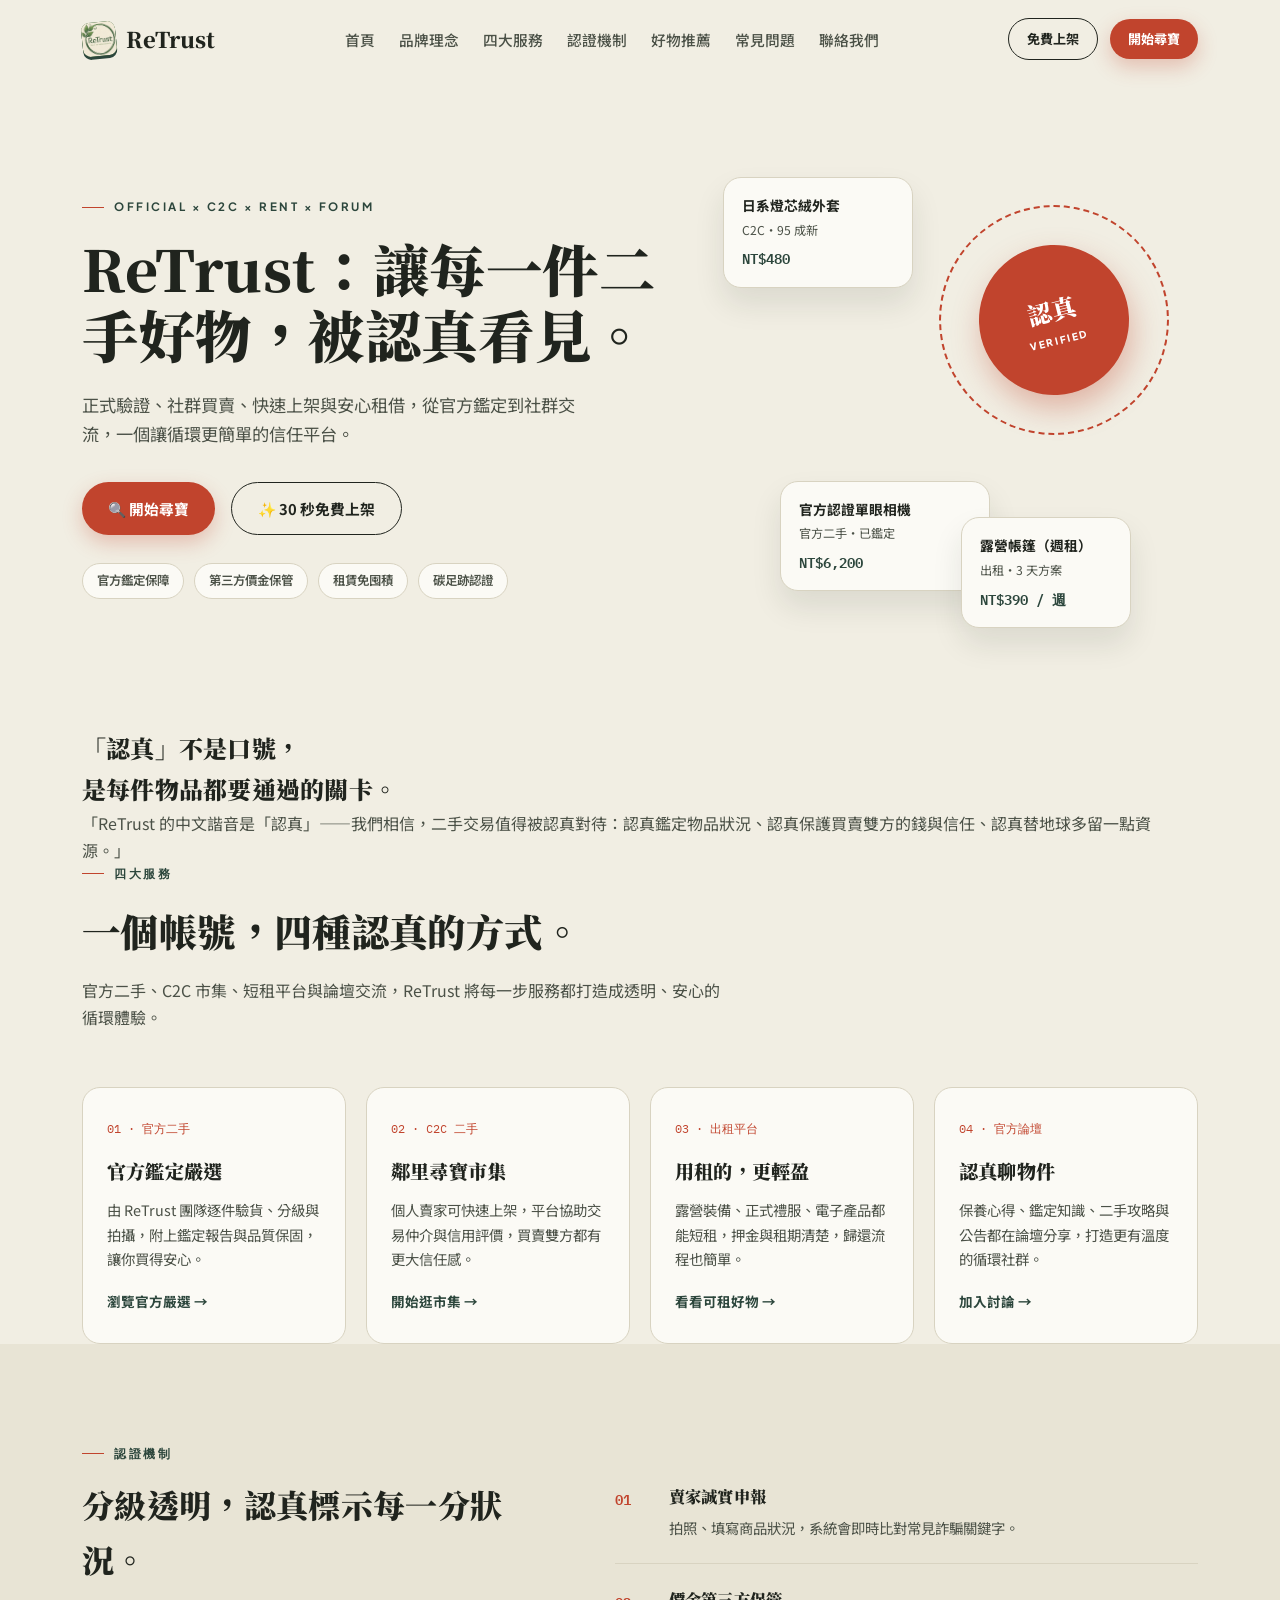
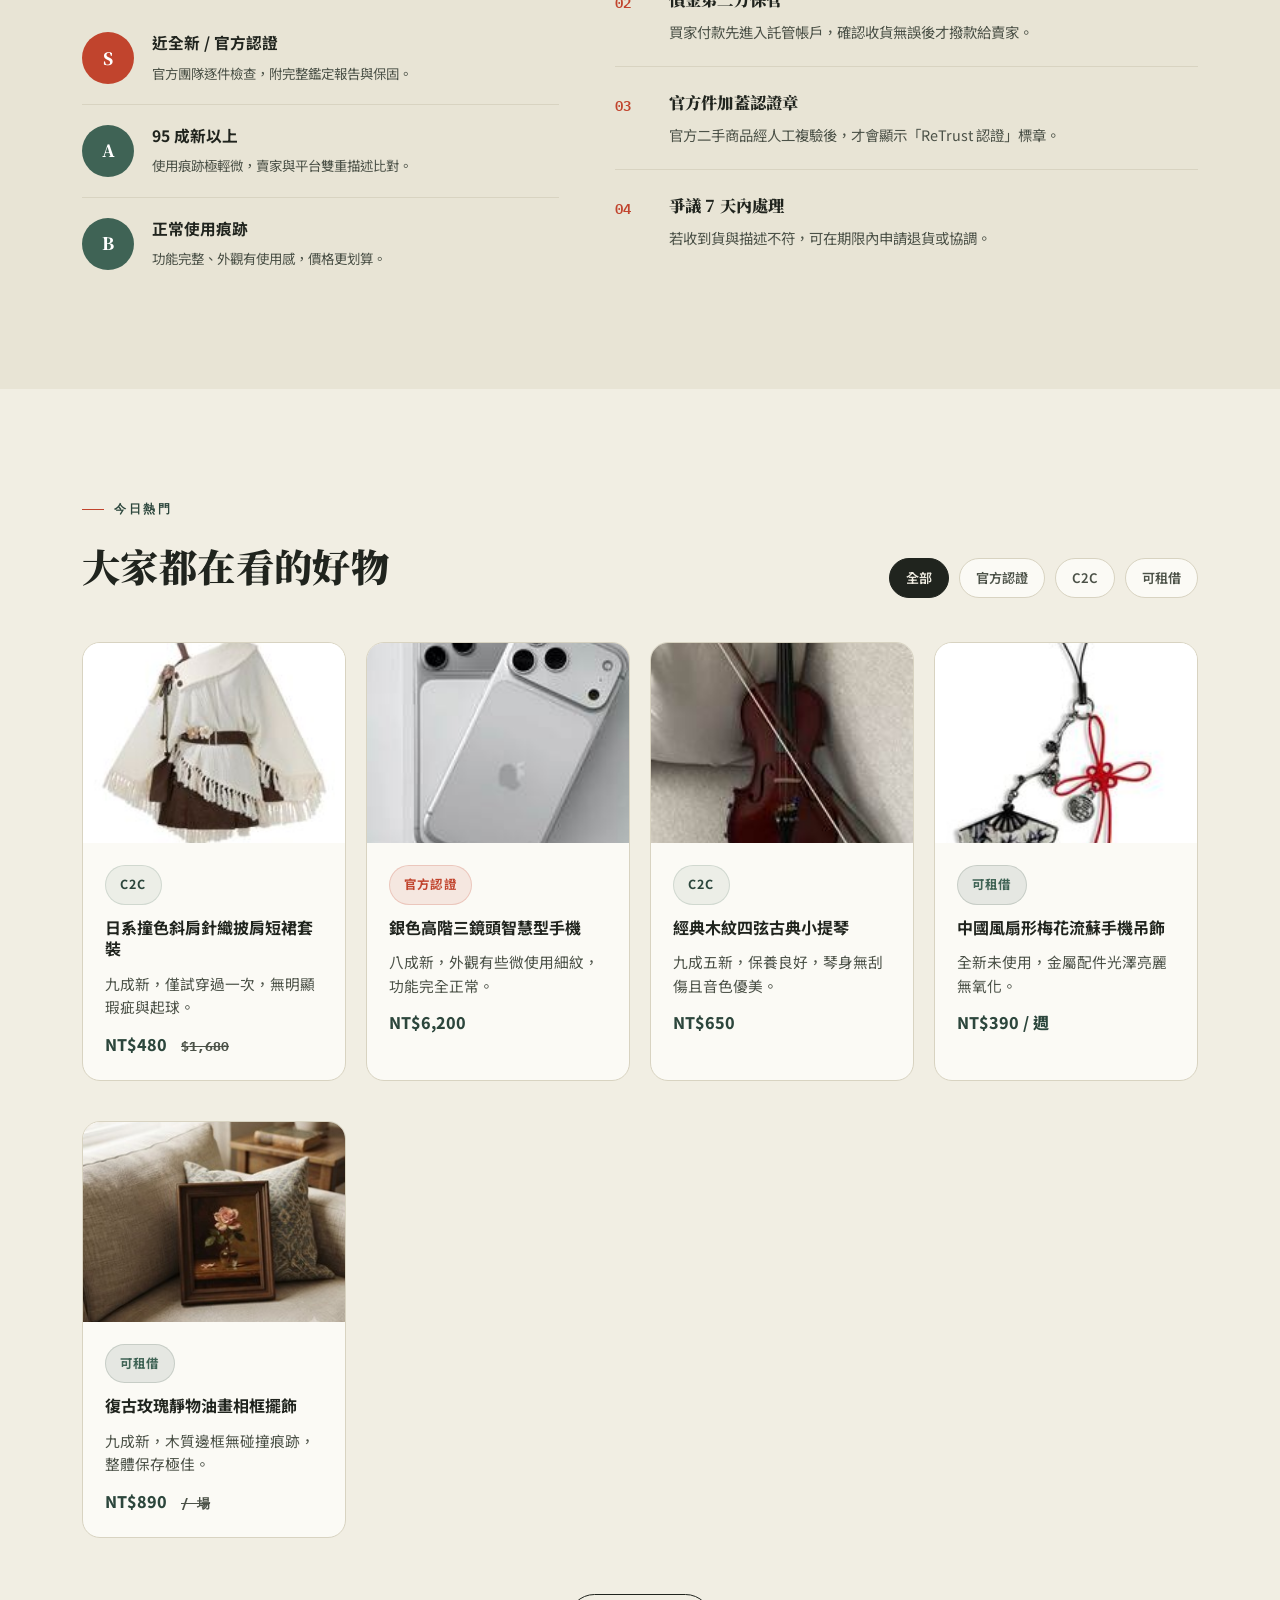
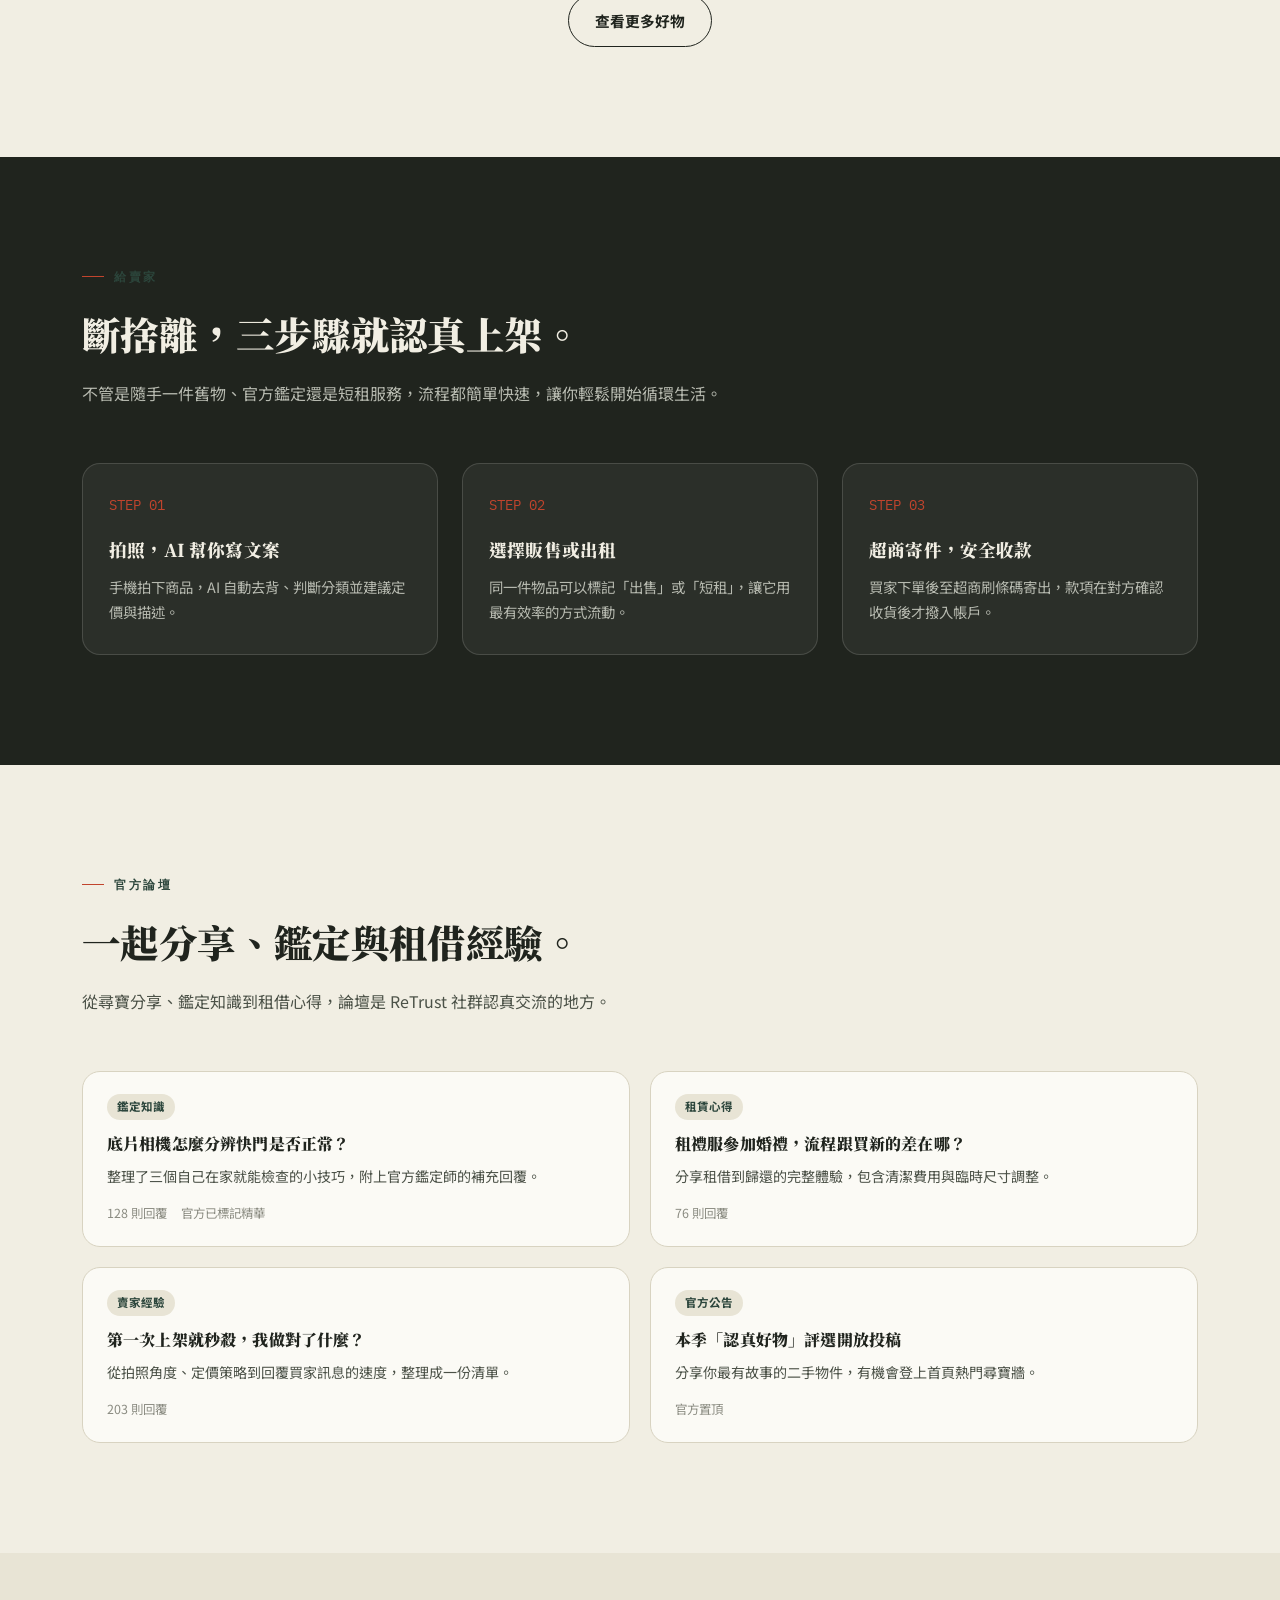
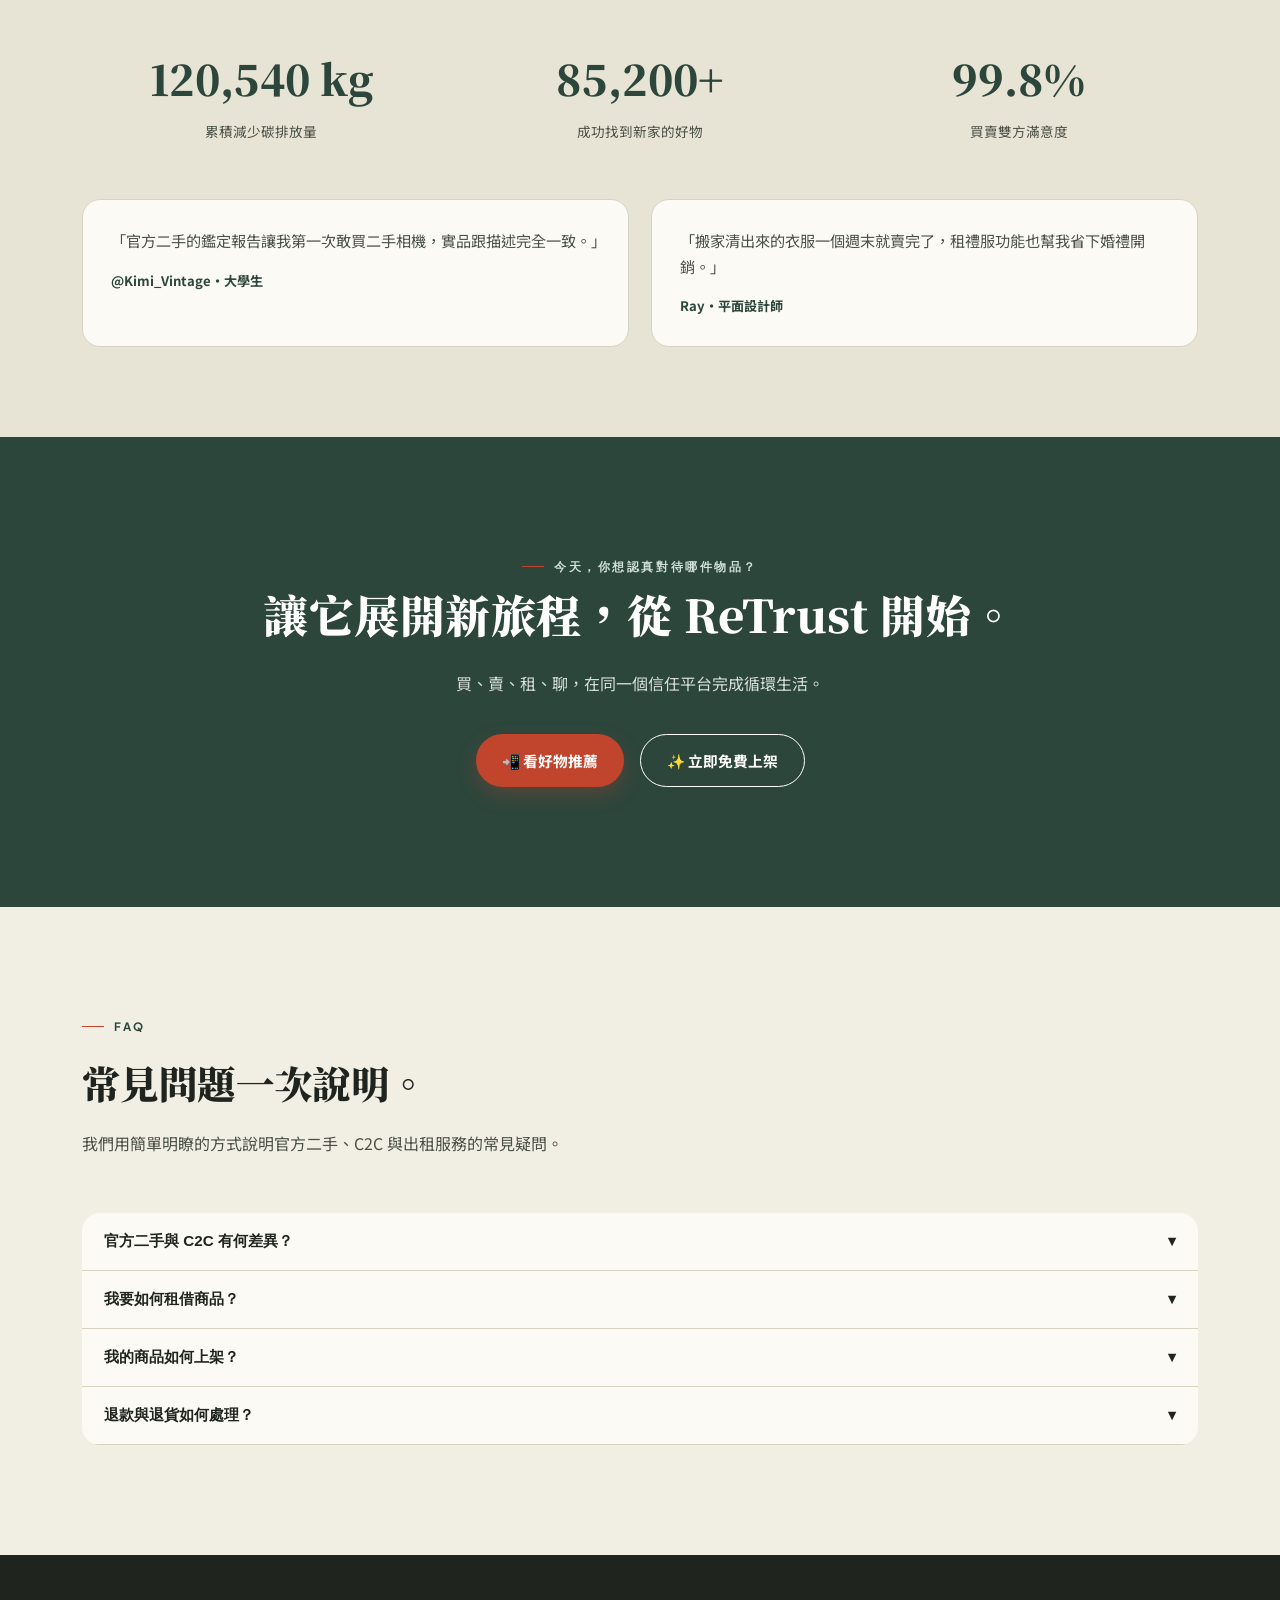
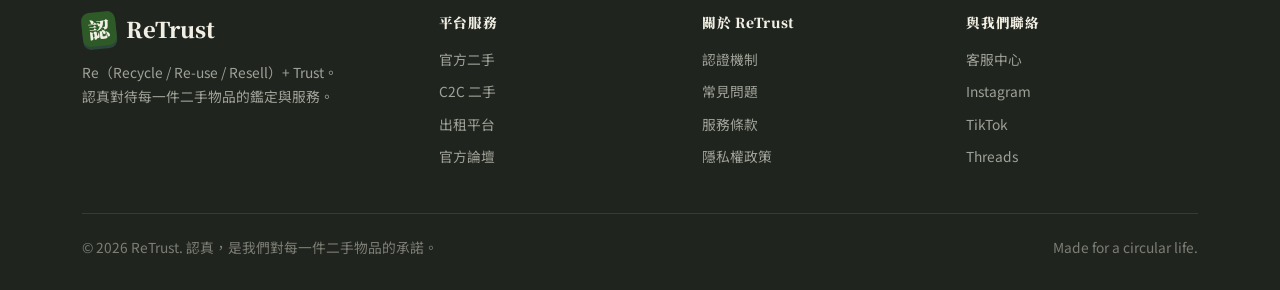
==== commit 9693bfe8: "Auto commit: update MargeIndex and plan assets" ====
--- a/MargeIndex.html
+++ b/MargeIndex.html
@@ -138,23 +138,35 @@
     .filter-chip { font-size: .82rem; font-weight: 600; padding: 8px 16px; border-radius: 999px; border: 1px solid var(--line); background: var(--card); color: var(--ink-soft); cursor: default; }
     .filter-chip.active { background: var(--ink); color: var(--paper); border-color: var(--ink); }
 
-    .item-grid { columns: 4 220px; column-gap: 20px; }
-    @media(max-width: 960px) { .item-grid { columns: 2 180px; } }
-    @media(max-width: 560px) { .item-grid { columns: 1; } }
-    .item-card { break-inside: avoid; margin-bottom: 20px; background: var(--card); border: 1px solid var(--line); border-radius: var(--radius); overflow: hidden; transition: transform .3s cubic-bezier(.2,.9,.3,1), box-shadow .3s ease; }
-    .item-card:hover { transform: translateY(-5px) scale(1.015); box-shadow: 0 18px 32px rgba(32,36,30,.12); }
-    .item-thumb { width: 100%; display: flex; align-items: center; justify-content: center; font-family: 'Noto Serif TC', serif; color: var(--jade-deep); font-size: .85rem; letter-spacing: .05em; background: linear-gradient(135deg,#E4E0D0,#D6D2BE); overflow: hidden; }
+    .item-grid {
+      display: grid;
+      grid-template-columns: repeat(4, minmax(0, 1fr));
+      gap: 20px;
+    }
+    @media(max-width: 960px) { .item-grid { grid-template-columns: repeat(2, minmax(0, 1fr)); } }
+    @media(max-width: 760px) { .item-grid { grid-template-columns: 1fr; } }
+
+    .item-card { break-inside: avoid; margin-bottom: 20px; background: var(--card); border: 1px solid var(--line); border-radius: var(--radius); overflow: hidden; transition: transform .3s cubic-bezier(.2,.9,.3,1), box-shadow .3s ease, border-color .3s ease; }
+    .item-card:hover { transform: translateY(-5px) scale(1.02); box-shadow: 0 22px 38px rgba(32,36,30,.18); border-color: rgba(63,99,85,.18); }
+
+    .item-thumb { width: 100%; height: 200px; display: flex; align-items: center; justify-content: center; font-family: 'Noto Serif TC', serif; color: var(--jade-deep); font-size: .85rem; letter-spacing: .05em; background: linear-gradient(135deg,#E4E0D0,#D6D2BE); overflow: hidden; }
     .item-thumb img { width: 100%; height: 100%; object-fit: cover; }
-    .item-thumb.h1 { height: 200px; } .item-thumb.h2 { height: 150px; } .item-thumb.h3 { height: 240px; } .item-thumb.h4 { height: 170px; }
-    .item-body { padding: 16px 16px 18px; }
-    .item-badge { display: inline-block; font-size: .68rem; font-weight: 700; padding: 3px 10px; border-radius: 999px; margin-bottom: 8px; }
-    .badge-official { background: var(--jade); color: #fff; }
-    .badge-c2c { background: var(--paper-deep); color: var(--ink-soft); border: 1px solid var(--line); }
-    .badge-rent { background: var(--stamp); color: #fff; }
-    .item-title { font-weight: 700; font-size: .92rem; margin-bottom: 4px; }
-    .item-sub { font-size: .78rem; color: var(--ink-soft); margin-bottom: 10px; }
-    .item-price { font-family: 'IBM Plex Mono', monospace; font-weight: 600; font-size: .98rem; }
-    .item-price .old { color: #A8A79A; text-decoration: line-through; font-weight: 400; margin-left: 8px; font-size: .82rem; }
+    .item-thumb.h1,
+    .item-thumb.h2,
+    .item-thumb.h3,
+    .item-thumb.h4 { height: 200px; }
+
+    .item-body { padding: 22px; display: flex; flex-direction: column; gap: 12px; }
+    .item-badge { display: inline-flex; align-items: center; justify-content: center; align-self: flex-start; font-size: .78rem; font-weight: 700; text-transform: uppercase; letter-spacing: .1em; border-radius: 999px; padding: 8px 14px; border: 1px solid transparent; }
+    .badge-c2c { background: rgba(63,99,85,.08); color: var(--jade-deep); border-color: rgba(63,99,85,.16); }
+    .badge-official { background: rgba(193,68,45,.1); color: var(--stamp); border-color: rgba(193,68,45,.2); }
+    .badge-rent { background: rgba(44,70,60,.1); color: var(--jade); border-color: rgba(44,70,60,.16); }
+    .item-title { font-size: 1rem; font-weight: 700; color: var(--ink); line-height: 1.35; }
+    .item-sub { color: var(--ink-soft); font-size: .92rem; line-height: 1.6; min-height: 3.2em; }
+    .item-price { font-weight: 800; color: var(--jade-deep); font-size: 1rem; margin-top: auto; }
+    .item-price .old { font-family: 'IBM Plex Mono', monospace; font-size: .8rem; color: var(--ink-soft); margin-left: 10px; text-decoration: line-through; }
+
+    .feed .more-btn { text-align: center; margin-top: 36px; }
 
     .how { background: var(--ink); color: var(--paper); padding: 110px 0; }
     .how .section-head h2, .how .section-head p { color: var(--paper); }
@@ -228,7 +240,7 @@
 
 <header id="header">
   <div class="wrap nav-inner">
-    <div class="logo"><span class="chop"><img src="/plans/logoRetrust.png" alt="ReTrust logo"></span>ReTrust</div>
+    <div class="logo"><span class="chop"><img src="/plans/logo/logoRetrust300.png" alt="ReTrust logo"></span>ReTrust</div>
     <nav class="nav-links">
       <a href="#home">首頁</a>
       <a href="#manifesto">品牌理念</a>
@@ -389,8 +401,8 @@
         <div class="item-thumb h1"><img src="/plans/images/product1.jpg" alt="燈芯絨外套"></div>
         <div class="item-body">
           <span class="item-badge badge-c2c">C2C</span>
-          <div class="item-title">日系復古燈芯絨外套</div>
-          <div class="item-sub">95 成新・賣家評價 4.9</div>
+          <div class="item-title">日系撞色斜肩針織披肩短裙套裝</div>
+          <div class="item-sub">九成新，僅試穿過一次，無明顯瑕疵與起球。</div>
           <div class="item-price">NT$480 <span class="old">$1,680</span></div>
         </div>
       </div>
@@ -398,8 +410,8 @@
         <div class="item-thumb h3"><img src="/plans/images/product2.jpg" alt="單眼相機"></div>
         <div class="item-body">
           <span class="item-badge badge-official">官方認證</span>
-          <div class="item-title">經典底片單眼相機組</div>
-          <div class="item-sub">S 級・附鑑定報告</div>
+          <div class="item-title">銀色高階三鏡頭智慧型手機</div>
+          <div class="item-sub">八成新，外觀有些微使用細紋，功能完全正常。</div>
           <div class="item-price">NT$6,200</div>
         </div>
       </div>
@@ -407,8 +419,8 @@
         <div class="item-thumb h2"><img src="/plans/images/product3.jpg" alt="陶瓷手沖壺"></div>
         <div class="item-body">
           <span class="item-badge badge-c2c">C2C</span>
-          <div class="item-title">絕版北歐陶瓷手沖壺</div>
-          <div class="item-sub">僅此一件・賣家自取面交可議</div>
+          <div class="item-title">經典木紋四弦古典小提琴</div>
+          <div class="item-sub">九成五新，保養良好，琴身無刮傷且音色優美。</div>
           <div class="item-price">NT$650</div>
         </div>
       </div>
@@ -416,31 +428,22 @@
         <div class="item-thumb h4"><img src="/plans/images/product4.jpg" alt="露營帳篷"></div>
         <div class="item-body">
           <span class="item-badge badge-rent">可租借</span>
-          <div class="item-title">四人露營帳篷全套組</div>
-          <div class="item-sub">最短租期 3 天</div>
-          <div class="item-price">NT$390 <span class="old">/ 週</span></div>
+          <div class="item-title">中國風扇形梅花流蘇手機吊飾</div>
+          <div class="item-sub">全新未使用，金屬配件光澤亮麗無氧化。</div>
+          <div class="item-price">NT$390 <span >/ 週</span></div>
         </div>
       </div>
       <div class="item-card reveal">
         <div class="item-thumb h2"><img src="/plans/images/product5.jpg" alt="禮服租借"></div>
         <div class="item-body">
           <span class="item-badge badge-rent">可租借</span>
-          <div class="item-title">深色訂製款正式禮服</div>
-          <div class="item-sub">含乾洗・活動前一天送達</div>
+          <div class="item-title">復古玫瑰靜物油畫相框擺飾</div>
+          <div class="item-sub">九成新，木質邊框無碰撞痕跡，整體保存極佳。</div>
           <div class="item-price">NT$890 <span class="old">/ 場</span></div>
         </div>
       </div>
-      <div class="item-card reveal">
-        <div class="item-thumb h1"><img src="/plans/images/product1.jpg" alt="收納籃"></div>
-        <div class="item-body">
-          <span class="item-badge badge-c2c">C2C</span>
-          <div class="item-title">手工藤編收納籃兩件組</div>
-          <div class="item-sub">90 成新</div>
-          <div class="item-price">NT$320</div>
-        </div>
-      </div>
-    </div>
-    <div style="text-align:center; margin-top:36px;">
+    </div>
+    <div class="more-btn">
       <a href="#contact" class="btn btn-ghost">查看更多好物</a>
     </div>
   </div>
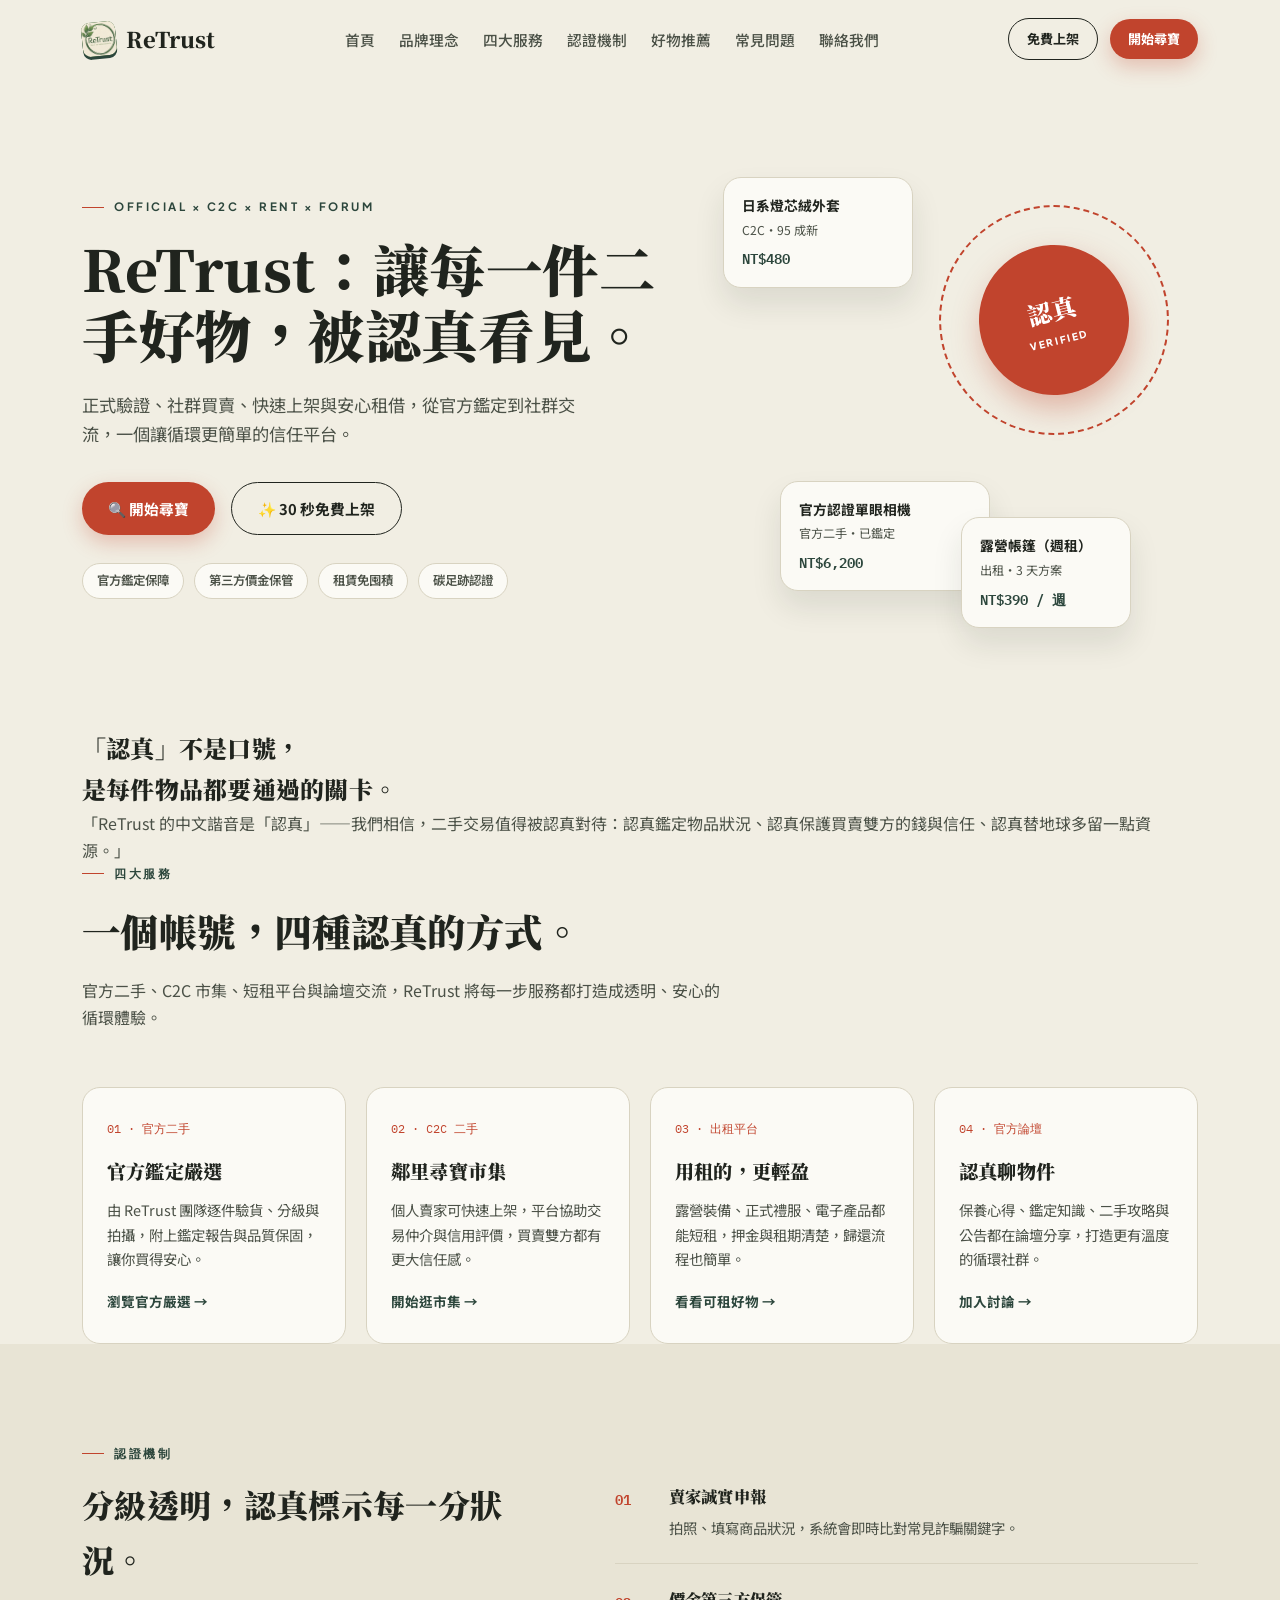
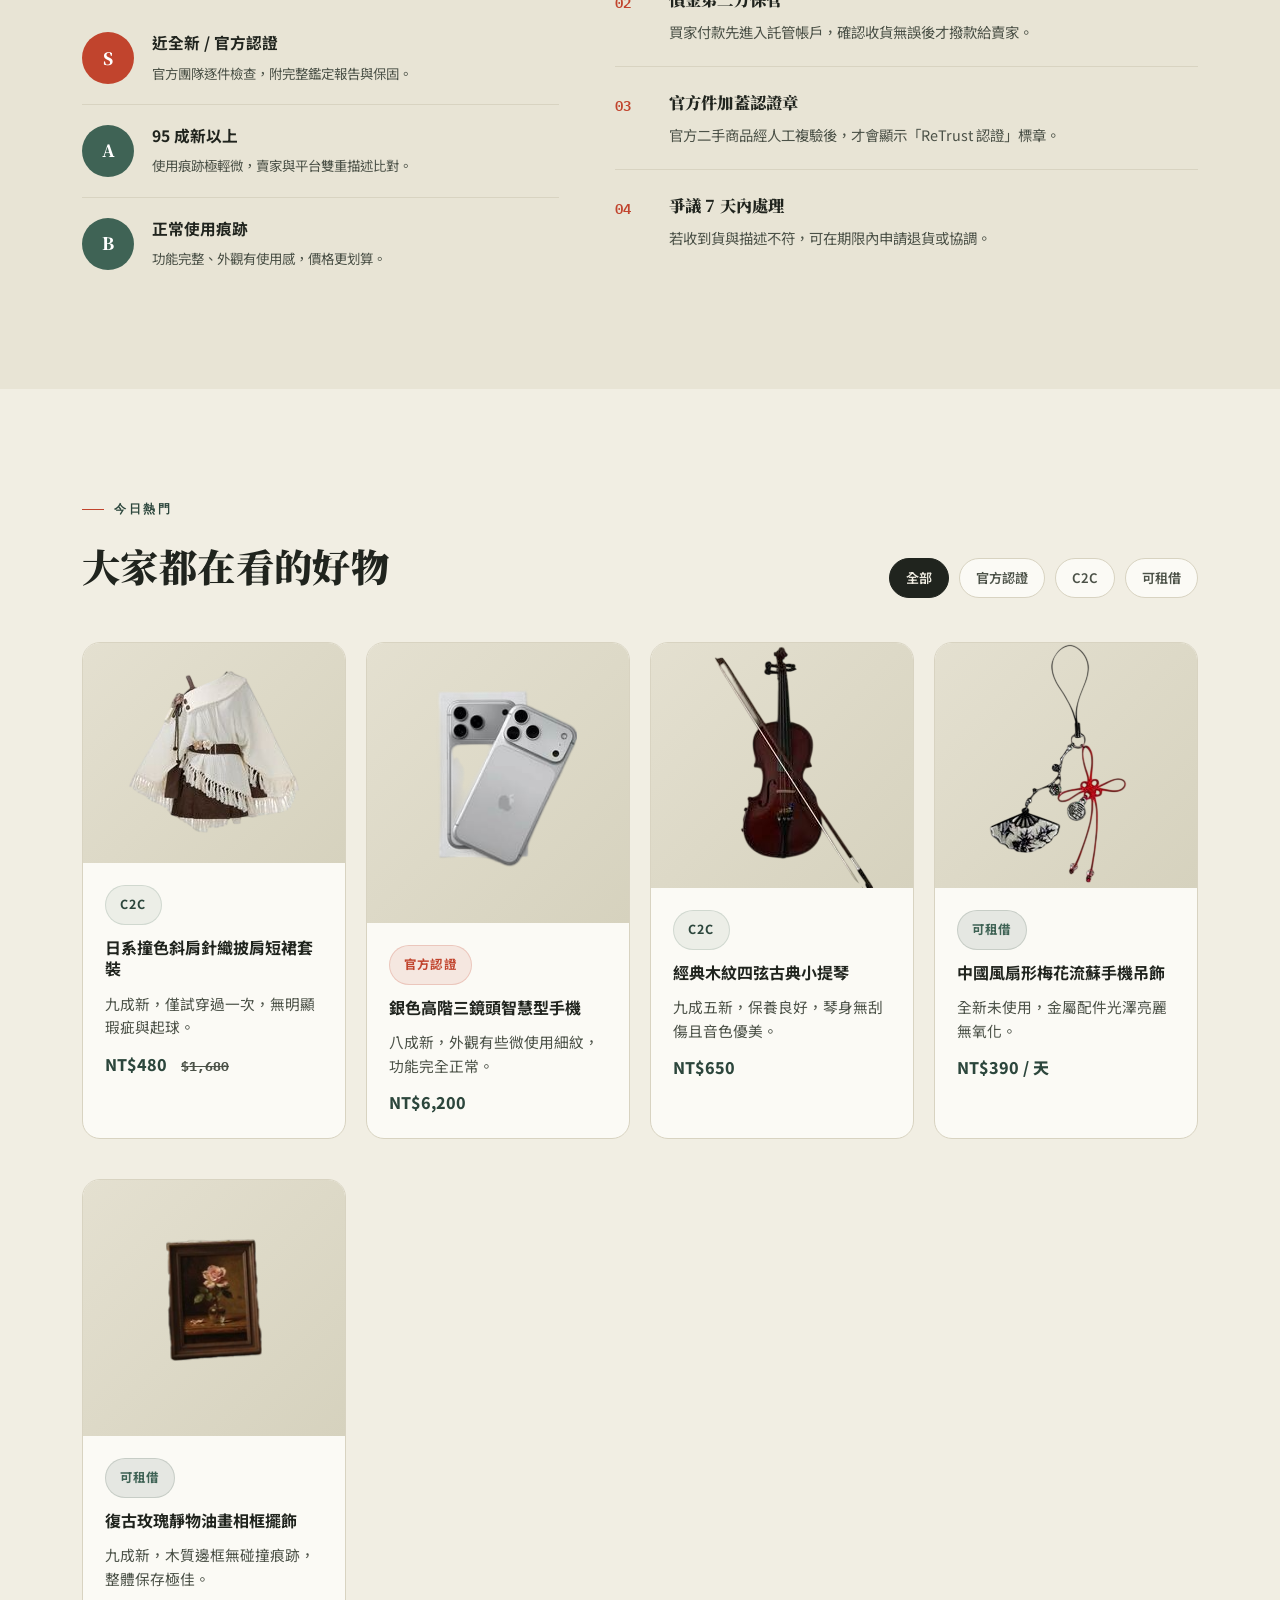
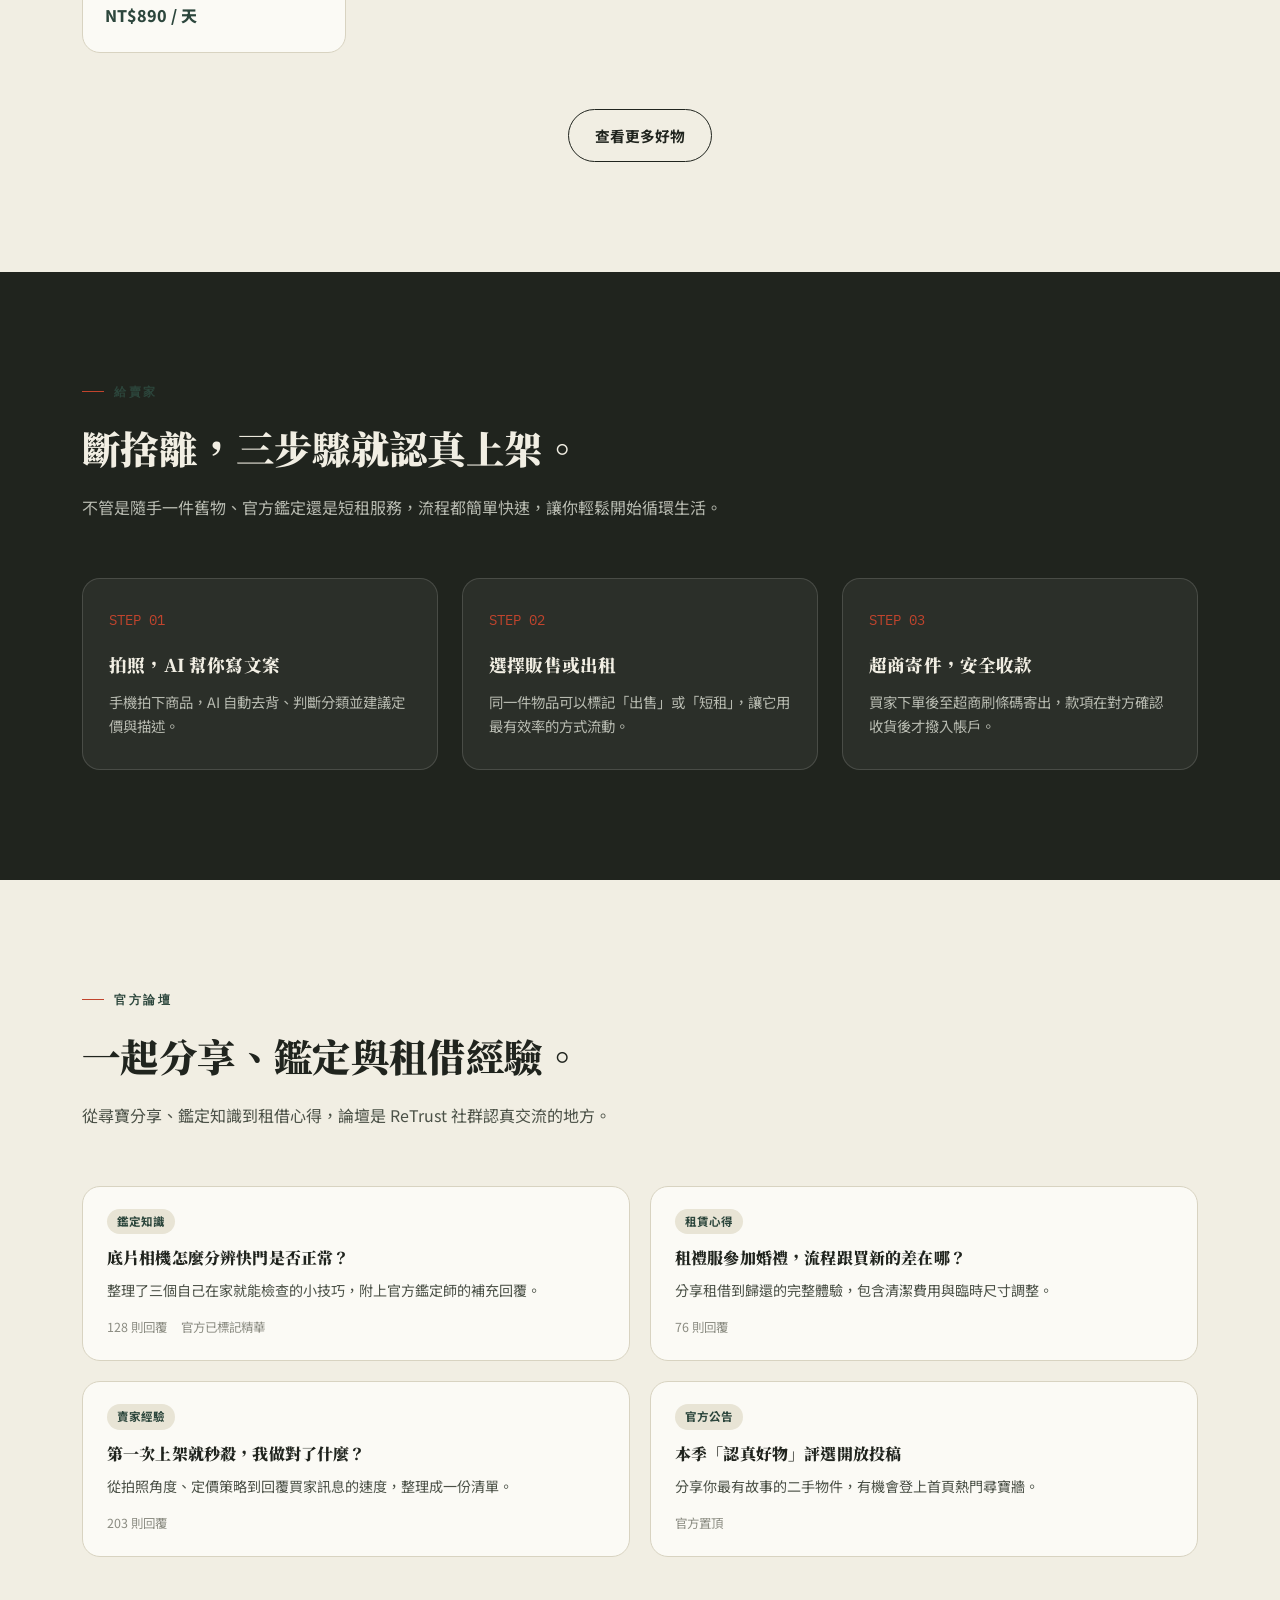
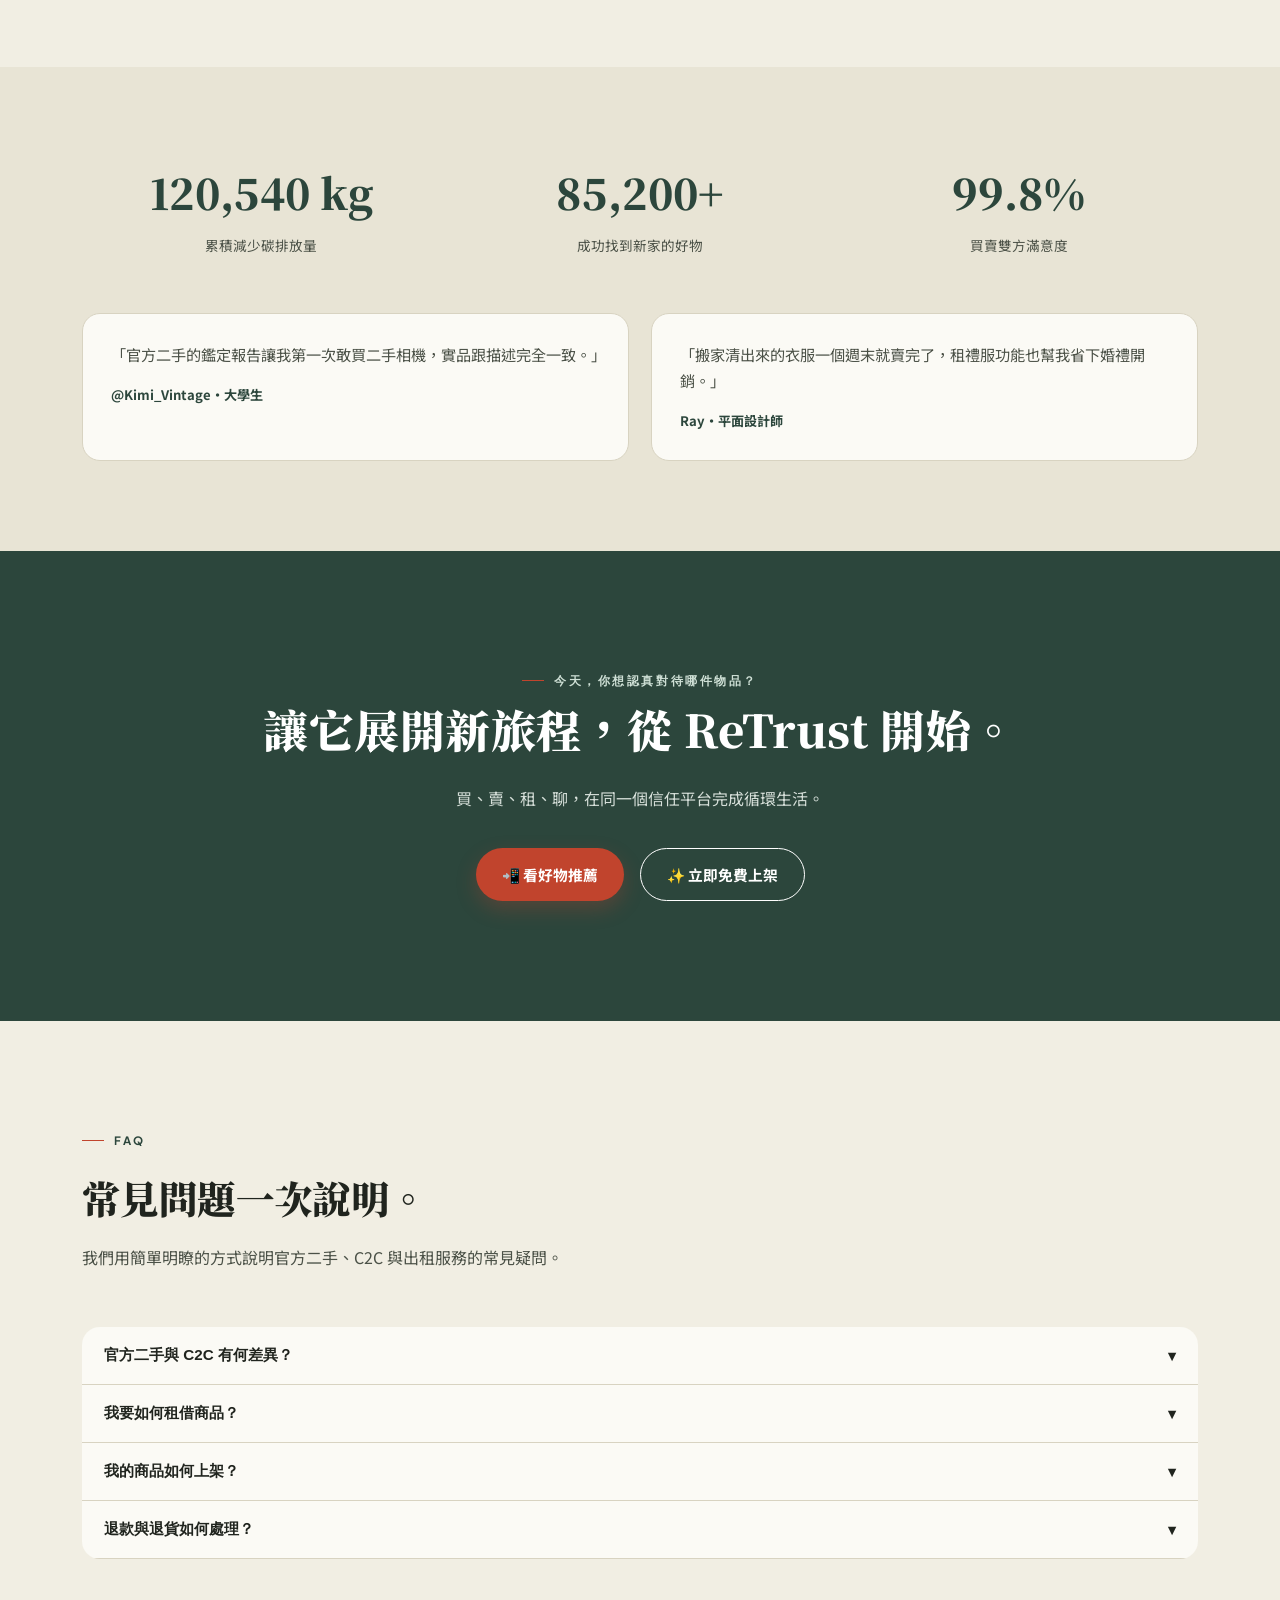
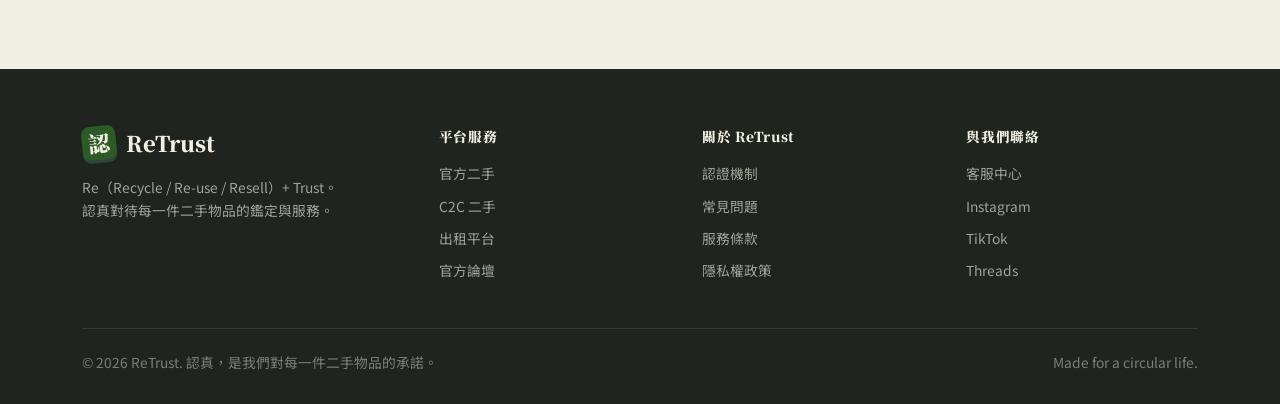
==== commit f4bcf2d7: "檔案換位置" ====
--- a/MargeIndex.html
+++ b/MargeIndex.html
@@ -149,12 +149,28 @@
     .item-card { break-inside: avoid; margin-bottom: 20px; background: var(--card); border: 1px solid var(--line); border-radius: var(--radius); overflow: hidden; transition: transform .3s cubic-bezier(.2,.9,.3,1), box-shadow .3s ease, border-color .3s ease; }
     .item-card:hover { transform: translateY(-5px) scale(1.02); box-shadow: 0 22px 38px rgba(32,36,30,.18); border-color: rgba(63,99,85,.18); }
 
-    .item-thumb { width: 100%; height: 200px; display: flex; align-items: center; justify-content: center; font-family: 'Noto Serif TC', serif; color: var(--jade-deep); font-size: .85rem; letter-spacing: .05em; background: linear-gradient(135deg,#E4E0D0,#D6D2BE); overflow: hidden; }
-    .item-thumb img { width: 100%; height: 100%; object-fit: cover; }
+    .item-thumb {
+      width: 100%;
+      display: grid;
+      place-items: center;
+      min-height: 220px;
+      background: linear-gradient(135deg,#E4E0D0,#D6D2BE);
+      overflow: hidden;
+    }
+    .item-thumb img {
+      max-width: 100%;
+      max-height: 280px;
+      width: auto;
+      height: auto;
+      object-fit: contain;
+    }
     .item-thumb.h1,
     .item-thumb.h2,
     .item-thumb.h3,
-    .item-thumb.h4 { height: 200px; }
+    .item-thumb.h4 {
+      min-height: 220px;
+      height: auto;
+    }
 
     .item-body { padding: 22px; display: flex; flex-direction: column; gap: 12px; }
     .item-badge { display: inline-flex; align-items: center; justify-content: center; align-self: flex-start; font-size: .78rem; font-weight: 700; text-transform: uppercase; letter-spacing: .1em; border-radius: 999px; padding: 8px 14px; border: 1px solid transparent; }
@@ -398,7 +414,7 @@
 
     <div class="item-grid">
       <div class="item-card reveal">
-        <div class="item-thumb h1"><img src="/plans/images/product1.jpg" alt="燈芯絨外套"></div>
+        <div class="item-thumb h1"><img src="/plans/images/product1-Photoroom.png" alt="日系撞色斜肩針織披肩短裙套裝"></div>
         <div class="item-body">
           <span class="item-badge badge-c2c">C2C</span>
           <div class="item-title">日系撞色斜肩針織披肩短裙套裝</div>
@@ -407,7 +423,7 @@
         </div>
       </div>
       <div class="item-card reveal">
-        <div class="item-thumb h3"><img src="/plans/images/product2.jpg" alt="單眼相機"></div>
+        <div class="item-thumb h3"><img src="/plans/images/product2-Photoroom.png" alt="銀色高階三鏡頭智慧型手機"></div>
         <div class="item-body">
           <span class="item-badge badge-official">官方認證</span>
           <div class="item-title">銀色高階三鏡頭智慧型手機</div>
@@ -416,7 +432,7 @@
         </div>
       </div>
       <div class="item-card reveal">
-        <div class="item-thumb h2"><img src="/plans/images/product3.jpg" alt="陶瓷手沖壺"></div>
+        <div class="item-thumb h2"><img src="/plans/images/product3-Photoroom.png" alt="陶瓷手沖壺"></div>
         <div class="item-body">
           <span class="item-badge badge-c2c">C2C</span>
           <div class="item-title">經典木紋四弦古典小提琴</div>
@@ -425,21 +441,21 @@
         </div>
       </div>
       <div class="item-card reveal">
-        <div class="item-thumb h4"><img src="/plans/images/product4.jpg" alt="露營帳篷"></div>
+        <div class="item-thumb h4"><img src="/plans/images/product4-Photoroom.png" alt="露營帳篷"></div>
         <div class="item-body">
           <span class="item-badge badge-rent">可租借</span>
           <div class="item-title">中國風扇形梅花流蘇手機吊飾</div>
           <div class="item-sub">全新未使用，金屬配件光澤亮麗無氧化。</div>
-          <div class="item-price">NT$390 <span >/ 週</span></div>
+          <div class="item-price">NT$390 <span >/ 天</span></div>
         </div>
       </div>
       <div class="item-card reveal">
-        <div class="item-thumb h2"><img src="/plans/images/product5.jpg" alt="禮服租借"></div>
+        <div class="item-thumb h2"><img src="/plans/images/product5-Photoroom.png" alt="禮服租借"></div>
         <div class="item-body">
           <span class="item-badge badge-rent">可租借</span>
           <div class="item-title">復古玫瑰靜物油畫相框擺飾</div>
           <div class="item-sub">九成新，木質邊框無碰撞痕跡，整體保存極佳。</div>
-          <div class="item-price">NT$890 <span class="old">/ 場</span></div>
+          <div class="item-price">NT$890 <span>/ 天</span></div>
         </div>
       </div>
     </div>
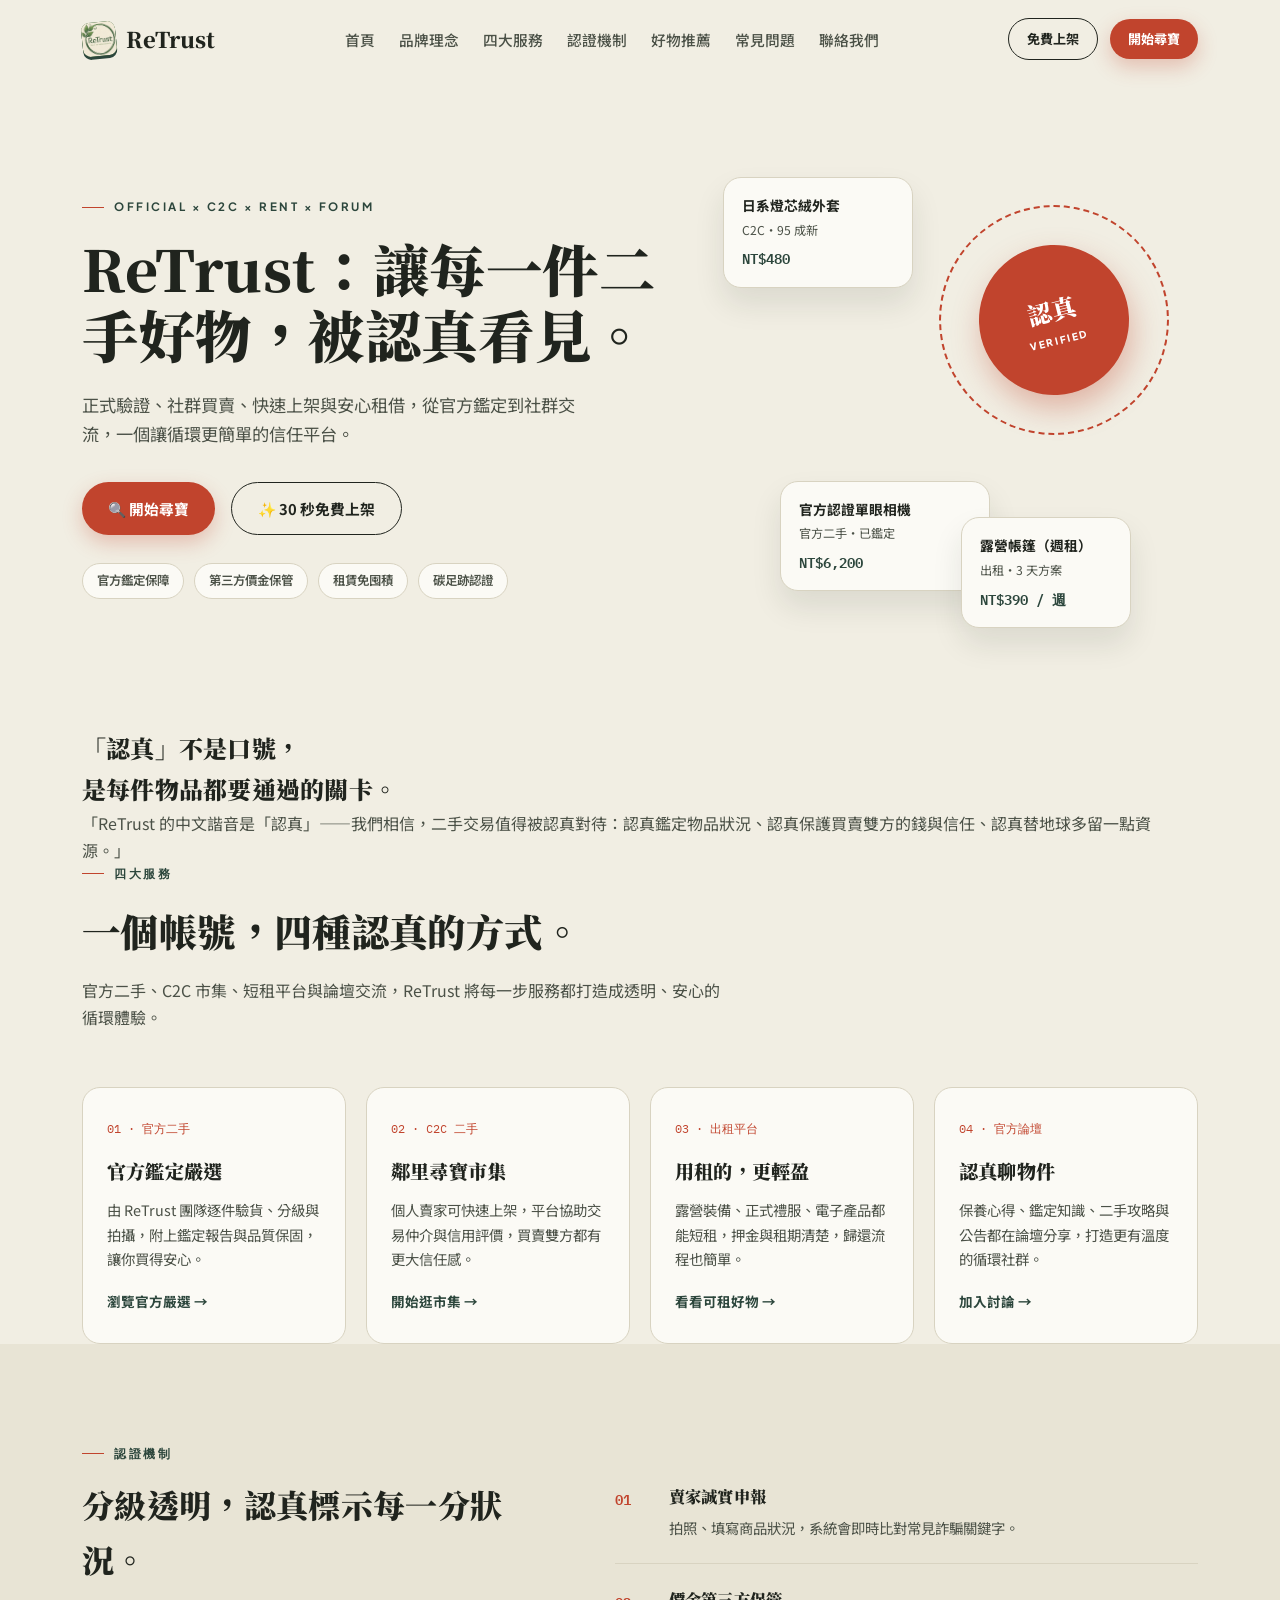
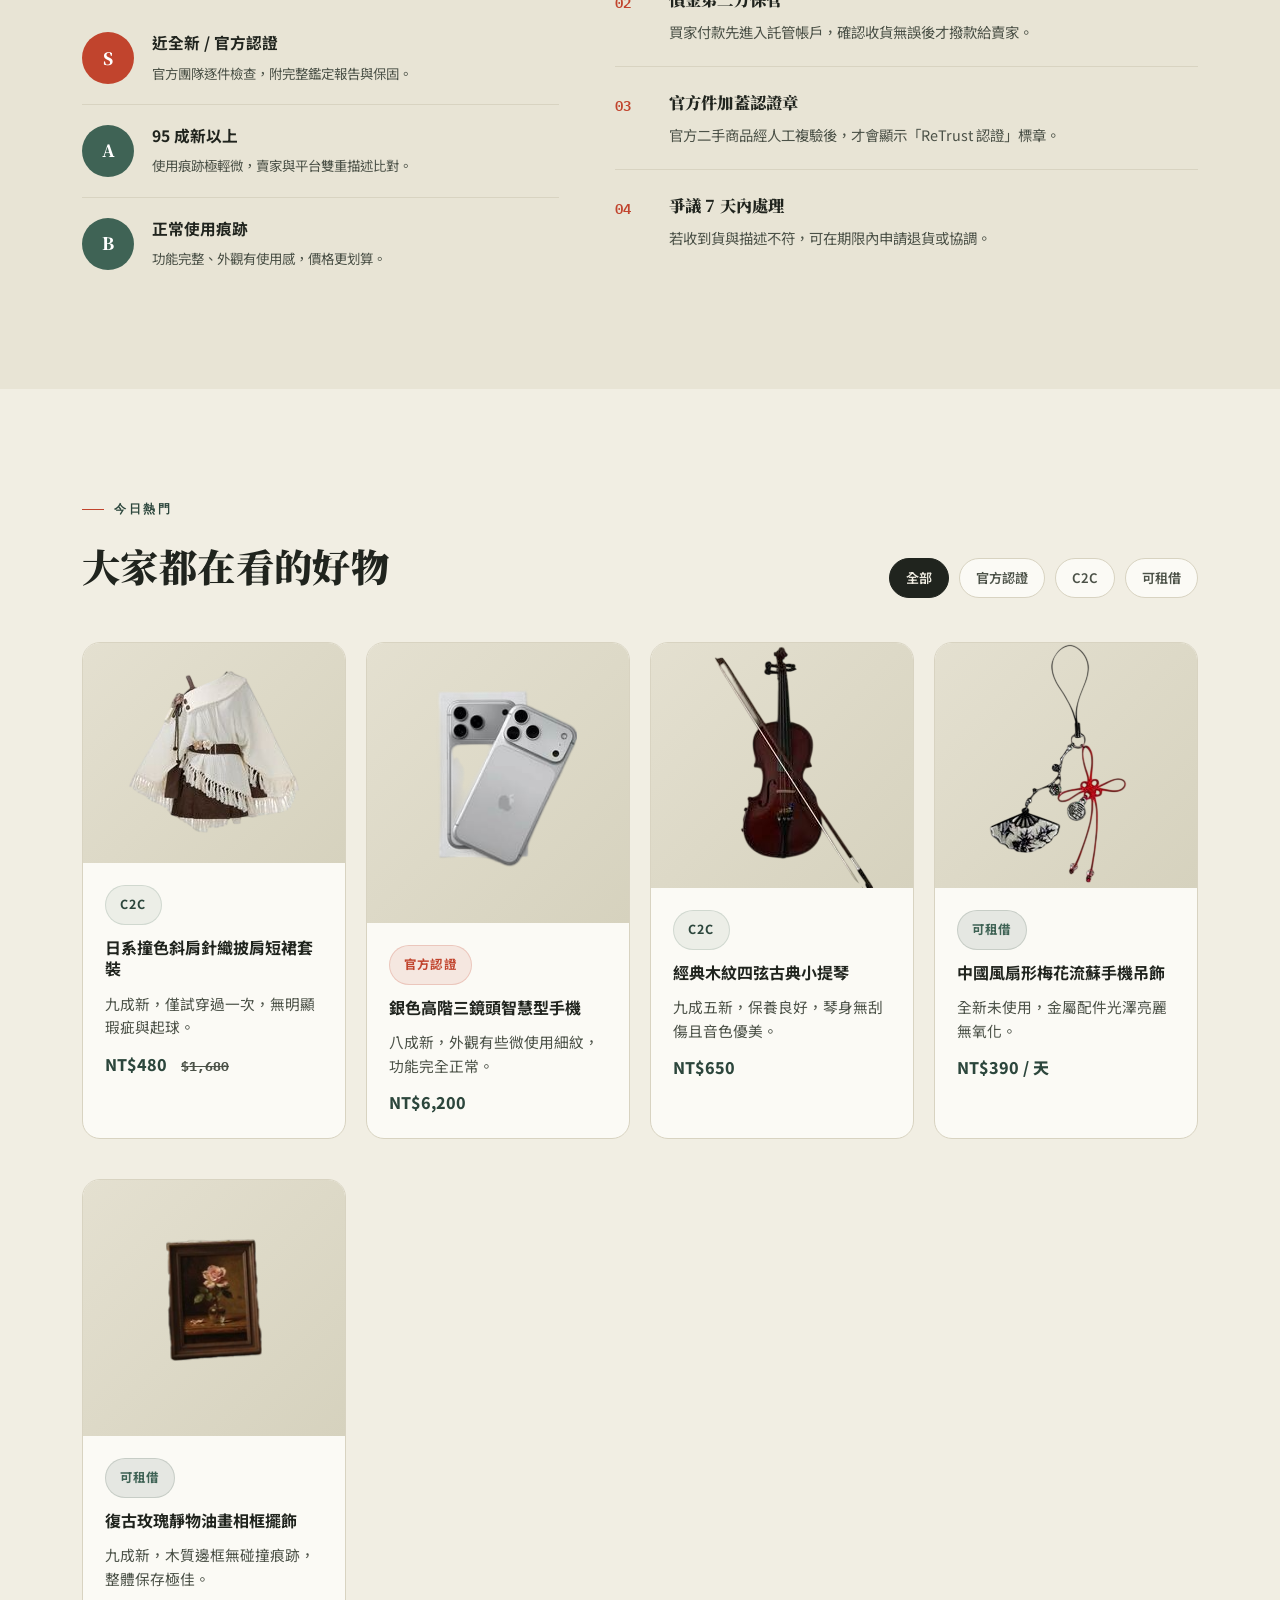
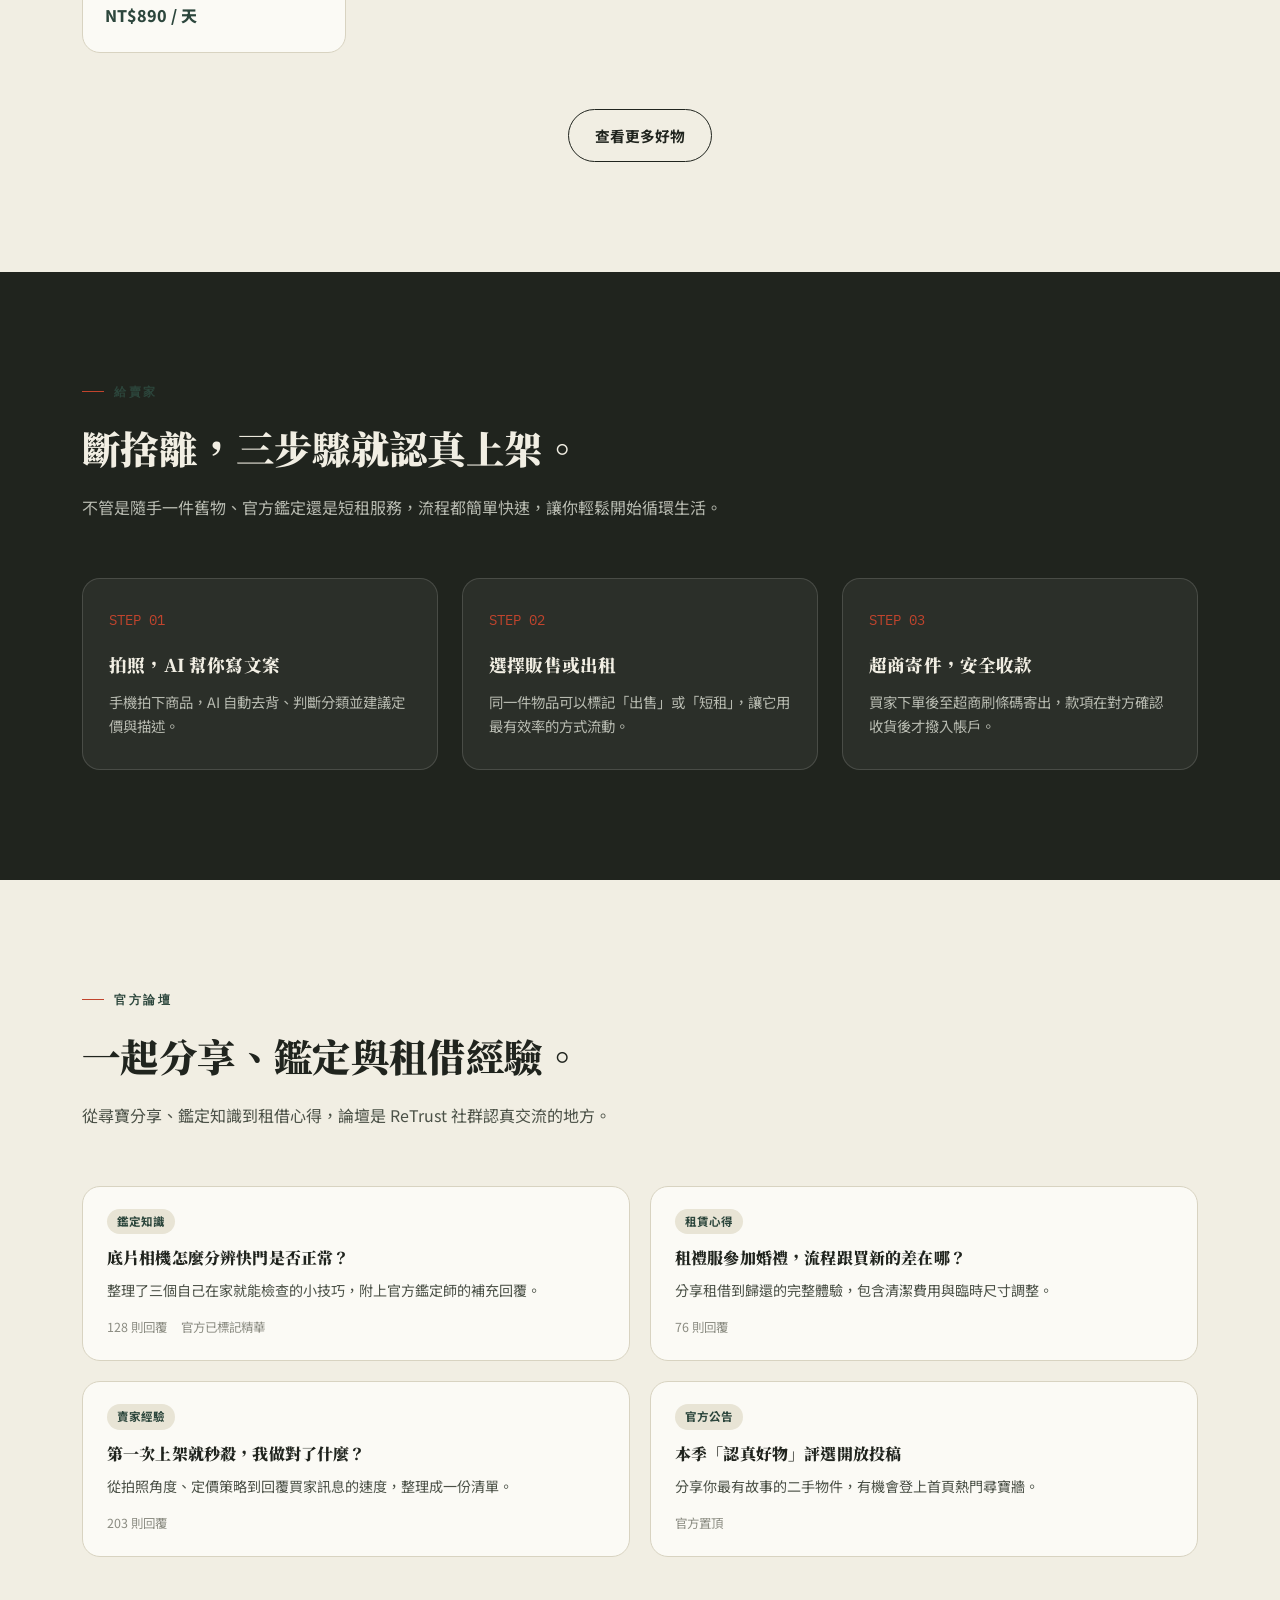
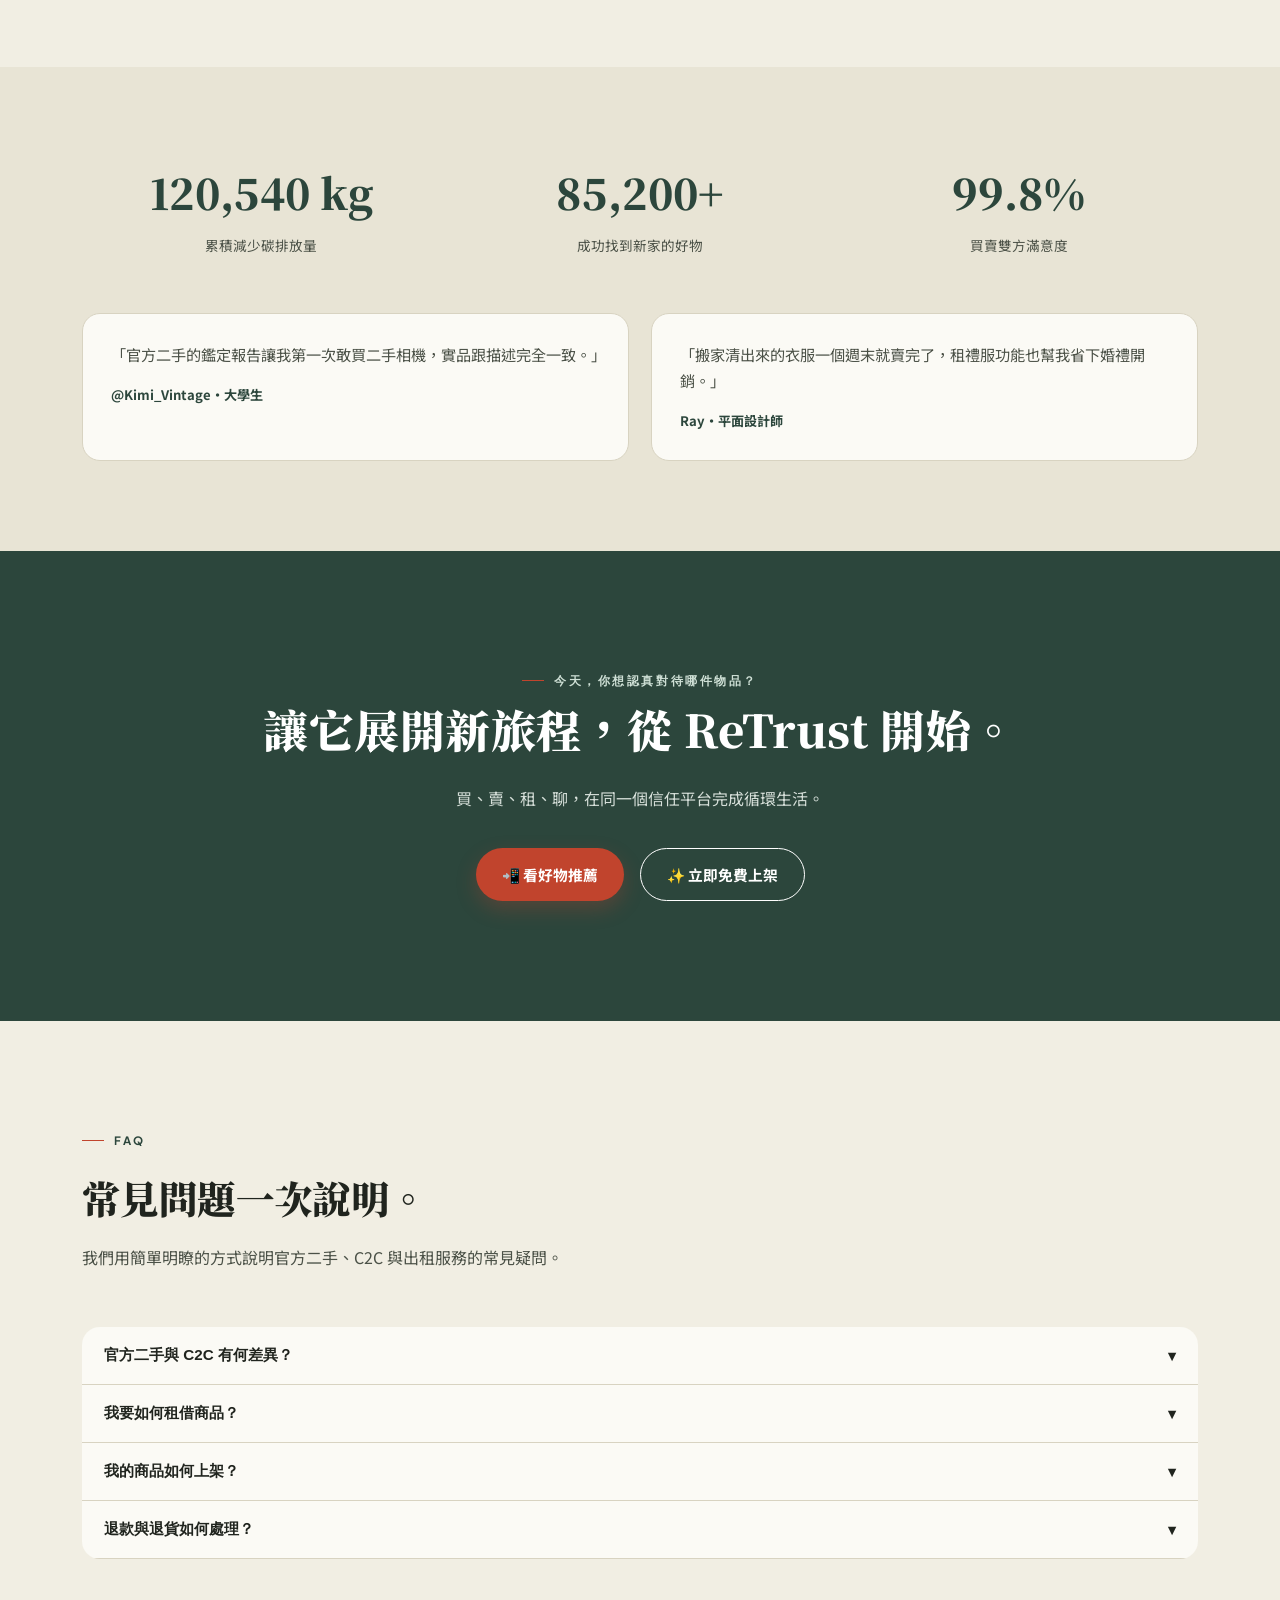
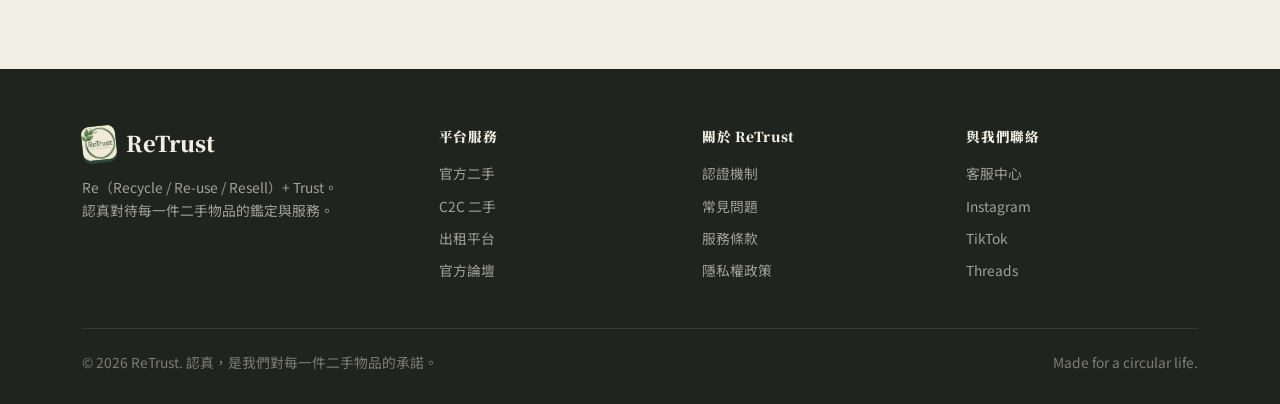
==== commit b7a79405: "更改footer img" ====
--- a/MargeIndex.html
+++ b/MargeIndex.html
@@ -592,7 +592,7 @@
   <div class="wrap">
     <div class="foot-grid">
       <div>
-        <div class="logo" style="color: var(--paper); margin-bottom: 14px;"><span class="chop">認</span>ReTrust</div>
+        <div class="logo" style="color: var(--paper); margin-bottom: 14px;"><span class="chop"><img src="/plans/logo/logoRetrust300.png" alt="ReTrust logo"></span>ReTrust</div>
         <p style="color:#9FA298; font-size:.86rem; max-width:260px;">Re（Recycle / Re-use / Resell）+ Trust。認真對待每一件二手物品的鑑定與服務。</p>
       </div>
       <div>
